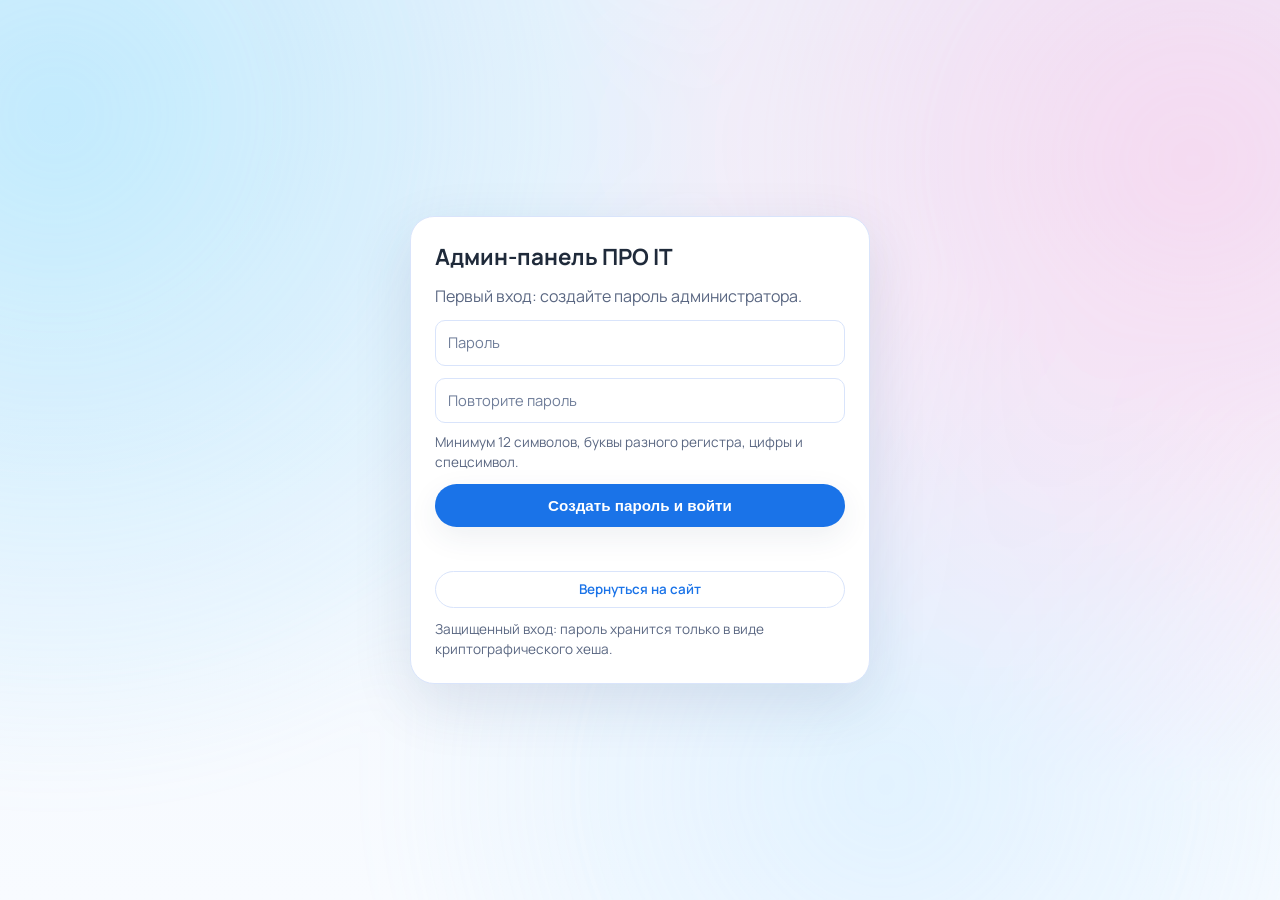
==== admin.html @ 5461adf5 "Initial landing, admin panel, and assets" ====
﻿<!doctype html>
<html lang="ru">
<head>
  <meta charset="utf-8">
  <meta name="viewport" content="width=device-width, initial-scale=1">
  <title>Админ-панель | Школа ПРО IT</title>
  <meta name="description" content="Простая админ-панель для редактирования контента лендинга Школы ПРО IT.">
  <link rel="stylesheet" href="styles.css">
  <script defer src="security.js"></script>
  <script defer src="shared-data.js"></script>
  <script defer src="admin.js"></script>
</head>
<body class="admin-body">
  <div class="admin-login-wrap" id="adminLoginWrap">
    <form class="admin-login-card" id="adminLoginForm">
      <h1>Админ-панель ПРО IT</h1>
      <p id="adminLoginModeHint">Введите пароль для входа</p>
      <input id="adminPasswordInput" type="password" placeholder="Пароль" autocomplete="current-password" required>
      <div id="adminSetupFields" hidden>
        <input id="adminPasswordConfirmInput" type="password" placeholder="Повторите пароль" autocomplete="new-password">
        <p class="admin-help">Минимум 12 символов, буквы разного регистра, цифры и спецсимвол.</p>
      </div>
      <button class="btn btn-solid" id="adminLoginSubmitBtn" type="submit">Войти</button>
      <p class="admin-login-error" id="adminLoginError"></p>
      <a class="btn btn-ghost btn-sm" href="index.html">Вернуться на сайт</a>
      <p class="admin-help">Защищенный вход: пароль хранится только в виде криптографического хеша.</p>
    </form>
  </div>

  <div class="admin-app" id="adminApp" hidden>
    <header class="admin-header">
      <div class="admin-header-left">
        <h1>Школа ПРО IT — Администрирование</h1>
        <p id="lastUpdatedLabel"></p>
      </div>
      <div class="admin-header-actions">
        <a class="btn btn-ghost btn-sm" href="index.html" target="_blank" rel="noopener">Открыть лендинг</a>
        <button class="btn btn-solid btn-sm" id="logoutBtn" type="button">Выйти</button>
      </div>
    </header>

    <div class="admin-layout">
      <aside class="admin-sidebar">
        <button type="button" class="admin-tab-btn active" data-tab="applications">Заявки</button>
        <button type="button" class="admin-tab-btn" data-tab="content">Контент</button>
        <button type="button" class="admin-tab-btn" data-tab="achievements">Достижения</button>
        <button type="button" class="admin-tab-btn" data-tab="courses">Курсы</button>
        <button type="button" class="admin-tab-btn" data-tab="teachers">Преподаватели</button>
        <button type="button" class="admin-tab-btn" data-tab="gallery">Галерея</button>
        <button type="button" class="admin-tab-btn" data-tab="reviews">Отзывы</button>
        <button type="button" class="admin-tab-btn" data-tab="settings">Настройки</button>
      </aside>

      <main class="admin-main">
        <section class="admin-tab-panel active" id="tab-applications">
          <div class="admin-panel-head">
            <h2>Таблица с записями</h2>
            <div class="admin-inline-actions">
              <button class="btn btn-ghost btn-sm" id="exportApplicationsBtn" type="button">Экспорт XLSX</button>
              <button class="btn btn-danger btn-sm" id="clearApplicationsBtn" type="button">Очистить все</button>
            </div>
          </div>
          <div class="table-wrap">
            <table class="admin-table">
              <thead>
                <tr>
                  <th>Дата</th>
                  <th>Курс</th>
                  <th>ФИО</th>
                  <th>Телефон</th>
                  <th>Формат</th>
                  <th>Комментарий</th>
                  <th>Статус</th>
                  <th></th>
                </tr>
              </thead>
              <tbody id="applicationsTableBody"></tbody>
            </table>
          </div>
        </section>

        <section class="admin-tab-panel" id="tab-content">
          <h2>Изменение основного контента</h2>
          <form class="admin-form" id="contentForm">
            <div class="admin-form-grid">
              <label>Название школы <input name="schoolName" type="text" required></label>
              <label>Подзаголовок в hero <input name="heroSubtitle" type="text"></label>
              <label>Заголовок hero <input name="heroTitle" type="text" required></label>
              <label>Слоган/статус <input name="tagline" type="text"></label>
              <label>Текст кнопки 1 <input name="primaryCta" type="text"></label>
              <label>Текст кнопки 2 <input name="secondaryCta" type="text"></label>
              <label>Адрес <input name="address" type="text"></label>
              <label>Телефон <input name="phone" type="text"></label>
              <label>E-mail <input name="email" type="email"></label>
              <label>VK <input name="vk" type="url"></label>
              <label>Telegram <input name="telegram" type="url"></label>
              <label>Карта (iframe src) <input name="mapEmbed" type="url"></label>
            </div>
            <label>Краткое описание школы <textarea name="aboutLead" rows="3"></textarea></label>
            <label>Подробное описание школы <textarea name="aboutDescription" rows="5"></textarea></label>
            <label>Преимущества (каждое с новой строки) <textarea name="aboutPoints" rows="5"></textarea></label>
            <button class="btn btn-solid" type="submit">Сохранить контент</button>
          </form>
        </section>

        <section class="admin-tab-panel" id="tab-achievements">
          <div class="admin-panel-head">
            <h2>Редактирование достижений</h2>
            <button class="btn btn-ghost btn-sm" id="addAchievementBtn" type="button">Добавить достижение</button>
          </div>
          <div id="achievementsEditor" class="collection-editor"></div>
          <button class="btn btn-solid" id="saveAchievementsBtn" type="button">Сохранить достижения</button>
        </section>

        <section class="admin-tab-panel" id="tab-courses">
          <div class="admin-panel-head">
            <h2>Курсы: изменение и добавление</h2>
            <button class="btn btn-ghost btn-sm" id="addCourseBtn" type="button">Добавить курс</button>
          </div>
          <div id="coursesEditor" class="collection-editor"></div>
          <button class="btn btn-solid" id="saveCoursesBtn" type="button">Сохранить курсы</button>
        </section>

        <section class="admin-tab-panel" id="tab-teachers">
          <div class="admin-panel-head">
            <h2>Преподаватели</h2>
            <button class="btn btn-ghost btn-sm" id="addTeacherBtn" type="button">Добавить преподавателя</button>
          </div>
          <div id="teachersEditor" class="collection-editor"></div>
          <button class="btn btn-solid" id="saveTeachersBtn" type="button">Сохранить преподавателей</button>
        </section>

        <section class="admin-tab-panel" id="tab-gallery">
          <div class="admin-panel-head">
            <h2>Галерея школы</h2>
            <button class="btn btn-ghost btn-sm" id="addGalleryBtn" type="button">Добавить фото</button>
          </div>
          <div id="galleryEditor" class="collection-editor"></div>
          <button class="btn btn-solid" id="saveGalleryBtn" type="button">Сохранить галерею</button>
        </section>

        <section class="admin-tab-panel" id="tab-reviews">
          <div class="admin-panel-head">
            <h2>Отзывы</h2>
            <button class="btn btn-ghost btn-sm" id="addReviewBtn" type="button">Добавить отзыв</button>
          </div>
          <div id="reviewsEditor" class="collection-editor"></div>
          <button class="btn btn-solid" id="saveReviewsBtn" type="button">Сохранить отзывы</button>
        </section>

        <section class="admin-tab-panel" id="tab-settings">
          <h2>Настройки админ-панели</h2>
          <form class="admin-form" id="passwordForm">
            <div class="admin-form-grid">
              <label>Текущий пароль <input type="password" name="currentPassword" autocomplete="current-password" required></label>
              <label>Новый пароль <input type="password" name="newPassword" autocomplete="new-password" required></label>
              <label>Повторите новый пароль <input type="password" name="confirmNewPassword" autocomplete="new-password" required></label>
            </div>
            <button class="btn btn-solid" type="submit">Сменить пароль</button>
          </form>
          <p class="admin-help">
            Рекомендуется менять пароль каждые 90 дней и использовать уникальную комбинацию.
          </p>
        </section>
      </main>
    </div>
  </div>

  <div class="toast" id="adminToast" aria-live="polite"></div>
</body>
</html>
---- styles.css ----
@import url("https://fonts.googleapis.com/css2?family=Manrope:wght@400;500;600;700;800&display=swap");

:root {
  --bg: #f5f8ff;
  --bg-soft: #eef4ff;
  --surface: #ffffff;
  --surface-2: #f9fbff;
  --text: #1f2a3a;
  --muted: #5a6782;
  --line: #d9e4fb;
  --primary: #1a73e8;
  --primary-2: #8b3dff;
  --accent: #39b54a;
  --accent-2: #cd6bcf;
  --yellow: #f2d542;
  --orange: #ff8400;
  --danger: #d63c5b;
  --shadow-1: 0 20px 60px rgba(35, 58, 105, 0.12);
  --shadow-2: 0 10px 30px rgba(35, 58, 105, 0.08);
  --radius-lg: 24px;
  --radius-md: 16px;
  --radius-sm: 12px;
  --mono: "JetBrains Mono", "Consolas", "Courier New", monospace;
  --sans: "Manrope", "Segoe UI", Arial, sans-serif;
  --page-bg: rgba(105, 237, 255, 0.2);
  --section-alt-bg: linear-gradient(180deg, rgba(26, 115, 232, 0.05), rgba(139, 61, 255, 0.03));
  --topbar-bg: rgba(250, 252, 255, 0.88);
  --grid-color: #ffddff;
  --grid-opacity: 0.95;
  --course-card-bg: linear-gradient(180deg, #ffffff, #f9fbff);
  --glass-bg: rgba(255, 255, 255, 0.54);
  --glass-line: rgba(255, 255, 255, 0.42);
  --glass-shine: rgba(255, 255, 255, 0.36);
  --field-bg: #ffffff;
  --field-text: var(--text);
  --field-placeholder: #6f7d99;
}

:root[data-theme="dark"] {
  --bg: #0b1324;
  --bg-soft: #101b32;
  --surface: #131f36;
  --surface-2: #0f1a2d;
  --text: #e7efff;
  --muted: #9cb0d2;
  --line: #2a3b5a;
  --primary: #69edff;
  --primary-2: #a987ff;
  --accent: #39b54a;
  --accent-2: #cd6bcf;
  --yellow: #f2d542;
  --orange: #ff8400;
  --danger: #d96b84;
  --shadow-1: 0 20px 60px rgba(0, 0, 0, 0.45);
  --shadow-2: 0 10px 30px rgba(0, 0, 0, 0.35);
  --page-bg: rgba(7, 14, 27, 0.98);
  --section-alt-bg: linear-gradient(180deg, rgba(24, 46, 79, 0.62), rgba(18, 30, 54, 0.72));
  --topbar-bg: rgba(10, 18, 34, 0.88);
  --grid-color: rgba(105, 237, 255, 0.18);
  --grid-opacity: 0.55;
  --course-card-bg: linear-gradient(180deg, #13233f, #101d34);
  --glass-bg: rgba(17, 30, 52, 0.5);
  --glass-line: rgba(133, 165, 214, 0.24);
  --glass-shine: rgba(133, 165, 214, 0.16);
  --field-bg: #0b162a;
  --field-text: #e7efff;
  --field-placeholder: #8fa4c8;
}

*,
*::before,
*::after {
  box-sizing: border-box;
}

[hidden] {
  display: none !important;
}

html {
  scroll-behavior: smooth;
}

body {
  margin: 0;
  color: var(--text);
  background: var(--page-bg);
  font-family: var(--sans);
  line-height: 1.45;
  position: relative;
  overflow-x: hidden;
}

body::before {
  content: "";
  position: fixed;
  inset: -12% -10%;
  pointer-events: none;
  z-index: -1;
  background:
    radial-gradient(circle at 12% 20%, rgba(121, 214, 255, 0.36), transparent 42%),
    radial-gradient(circle at 86% 24%, rgba(255, 159, 211, 0.3), transparent 40%),
    radial-gradient(circle at 66% 80%, rgba(156, 214, 255, 0.22), transparent 38%);
  filter: blur(26px) saturate(112%);
  animation: liquidFloat 16s ease-in-out infinite alternate;
}

@keyframes liquidFloat {
  0% {
    transform: translate3d(0, 0, 0) scale(1);
  }
  100% {
    transform: translate3d(-1.6%, 1.2%, 0) scale(1.04);
  }
}

.tech-grid {
  position: fixed;
  inset: 0;
  z-index: -1;
  pointer-events: none;
  background-image:
    linear-gradient(var(--grid-color) 1px, transparent 1px),
    linear-gradient(90deg, var(--grid-color) 1px, transparent 1px);
  background-size: 44px 44px;
  opacity: var(--grid-opacity);
  mask-image: radial-gradient(circle at center, black 34%, transparent 92%);
}

a {
  color: inherit;
}

.container {
  width: min(1200px, calc(100% - 40px));
  margin: 0 auto;
}

.section {
  padding: 84px 0;
}

.section-alt {
  background: var(--section-alt-bg);
}

.section-head {
  margin-bottom: 28px;
}

.section-head h2 {
  margin: 8px 0 0;
  font-size: clamp(1.8rem, 2.8vw, 2.4rem);
  line-height: 1.1;
}

.eyebrow {
  margin: 0;
  color: var(--primary);
  letter-spacing: 0.06em;
  font-size: 1.02rem;
  text-transform: uppercase;
  font-family: var(--mono);
  font-weight: 600;
}

.btn {
  border: 0;
  border-radius: 999px;
  padding: 12px 20px;
  font-size: 0.95rem;
  font-weight: 600;
  cursor: pointer;
  text-decoration: none;
  display: inline-flex;
  align-items: center;
  justify-content: center;
  transition: transform 0.2s ease, box-shadow 0.2s ease, background-color 0.2s ease, color 0.2s ease;
}

.btn:hover {
  transform: translateY(-2px);
}

.btn-sm {
  padding: 8px 14px;
  font-size: 0.84rem;
}

.btn-solid {
  background: #1a73e8;
  color: #ffffff;
  box-shadow: var(--shadow-2);
  border: 1px solid rgba(26, 115, 232, 0.35);
}

.btn-solid:hover {
  background: #1665cc;
  box-shadow: 0 14px 32px rgba(26, 115, 232, 0.24);
}

.btn-ghost {
  border: 1px solid var(--line);
  color: var(--primary);
  background: var(--surface);
}

.btn-ghost:hover {
  border-color: var(--primary);
  background: var(--surface-2);
}

.btn-danger {
  background: var(--danger);
  color: #fff;
}

.topbar {
  position: sticky;
  top: 0;
  z-index: 30;
  backdrop-filter: blur(10px);
  background: color-mix(in srgb, var(--topbar-bg) 64%, transparent);
  border-bottom: 1px solid var(--line);
  box-shadow: 0 10px 26px rgba(38, 62, 108, 0.1);
}

.topbar-inner {
  min-height: 166px;
  display: flex;
  align-items: center;
  justify-content: space-between;
  gap: 20px;
}

.brand {
  text-decoration: none;
  display: inline-flex;
  align-items: center;
  gap: 0;
  font-weight: 700;
  color: var(--primary);
}

.brand-logo-image {
  width: 150px;
  height: 150px;
  object-fit: contain;
  border: none;
  box-shadow: none;
  border-radius: 0;
  display: block;
}

.brand-logo-slot {
  width: 150px;
  height: 150px;
  display: grid;
  place-items: center;
  overflow: hidden;
  border: none;
  border-radius: 0;
  font-family: var(--mono);
  font-size: 0.75rem;
  color: var(--muted);
  background: transparent;
}

.nav-links {
  display: inline-flex;
  gap: 18px;
}

.nav-toggle {
  display: none;
  border: 1px solid var(--line);
  background: var(--surface);
  color: var(--text);
  border-radius: 10px;
  width: 42px;
  height: 42px;
  align-items: center;
  justify-content: center;
  font-size: 1.2rem;
  cursor: pointer;
}

.nav-links a {
  text-decoration: none;
  color: var(--muted);
  font-weight: 700;
  font-size: 1.03rem;
}

.nav-links a:hover {
  color: var(--primary);
}

.topbar-actions {
  display: inline-flex;
  gap: 10px;
  align-items: center;
}

.topbar-actions .btn-sm {
  padding: 11px 18px;
  font-size: 0.92rem;
}

.theme-toggle {
  position: relative;
  width: 78px;
  height: 40px;
  border-radius: 999px;
  border: 1px solid color-mix(in srgb, var(--line) 82%, #ffffff 18%);
  background: linear-gradient(180deg, color-mix(in srgb, var(--surface) 95%, #ffffff 5%), color-mix(in srgb, var(--surface-2) 92%, transparent));
  color: var(--muted);
  padding: 0 9px;
  display: inline-flex;
  align-items: center;
  justify-content: space-between;
  cursor: pointer;
  box-shadow:
    inset 0 1px 0 rgba(255, 255, 255, 0.55),
    0 8px 18px rgba(18, 35, 67, 0.14);
  transition: border-color 0.22s ease, box-shadow 0.22s ease, transform 0.22s ease;
}

.theme-toggle:hover {
  border-color: color-mix(in srgb, var(--primary) 42%, var(--line));
  box-shadow:
    inset 0 1px 0 rgba(255, 255, 255, 0.6),
    0 10px 22px rgba(18, 35, 67, 0.18);
}

.theme-toggle:active {
  transform: translateY(1px);
}

.theme-icon {
  font-size: 0.95rem;
  line-height: 1;
  z-index: 1;
  transition: opacity 0.22s ease, color 0.22s ease;
}

.theme-icon.sun {
  color: #f4b63a;
  opacity: 0.95;
  transform: translateX(2px);
}

.theme-icon.moon {
  color: #8394b3;
  opacity: 0.72;
  transform: translateX(-2px);
}

.theme-thumb {
  position: absolute;
  top: 2px;
  left: 2px;
  width: 34px;
  height: 34px;
  border-radius: 50%;
  background: linear-gradient(145deg, #ffffff, #d9e8ff);
  border: 1px solid color-mix(in srgb, #ffffff 75%, var(--line));
  box-shadow:
    0 4px 12px rgba(24, 43, 73, 0.25),
    inset 0 1px 0 rgba(255, 255, 255, 0.85);
  transition: transform 0.24s ease, background 0.24s ease, box-shadow 0.24s ease;
}

:root[data-theme="dark"] .theme-thumb {
  transform: translateX(40px);
  background: linear-gradient(145deg, #89a9ff, #5e7fe2);
  box-shadow:
    0 4px 12px rgba(0, 0, 0, 0.42),
    0 0 0 1px rgba(138, 167, 255, 0.28);
}

:root[data-theme="dark"] .theme-toggle {
  border-color: #314567;
  box-shadow:
    inset 0 1px 0 rgba(255, 255, 255, 0.08),
    0 8px 20px rgba(0, 0, 0, 0.45);
}

:root[data-theme="dark"] .theme-icon.sun {
  color: #8ea2c5;
  opacity: 0.62;
}

:root[data-theme="dark"] .theme-icon.moon {
  color: #c8d9ff;
  opacity: 0.98;
}

.hero {
  padding: 76px 0 52px;
}

.hero-layout {
  display: grid;
  grid-template-columns: 1.12fr 0.88fr;
  gap: 24px;
}

.hero-content {
  background: var(--glass-bg);
  border: 1px solid var(--line);
  border-radius: var(--radius-lg);
  box-shadow: var(--shadow-1);
  padding: 34px;
}

.hero-content h1 {
  margin: 12px 0 10px;
  font-size: clamp(2rem, 4vw, 3rem);
  line-height: 1.07;
}

.hero-subtitle {
  margin: 0;
  color: var(--muted);
  max-width: 58ch;
}

.hero-actions {
  margin-top: 22px;
  display: flex;
  flex-wrap: wrap;
  gap: 12px;
}

.hero-meta {
  list-style: none;
  padding: 0;
  margin: 22px 0 0;
  display: flex;
  flex-wrap: wrap;
  gap: 10px;
}

.hero-meta li {
  padding: 8px 11px;
  border-radius: 999px;
  background: var(--surface-2);
  border: 1px solid var(--line);
  color: var(--primary);
  font-family: var(--mono);
  font-size: 0.78rem;
}

.terminal {
  background: #0f1e34;
  border-radius: var(--radius-lg);
  box-shadow: var(--shadow-1);
  overflow: hidden;
  color: #c4d3eb;
  border: 1px solid rgba(158, 190, 233, 0.28);
}

.terminal-head {
  display: flex;
  align-items: center;
  gap: 8px;
  padding: 12px 14px;
  border-bottom: 1px solid rgba(158, 190, 233, 0.18);
  background: rgba(5, 12, 22, 0.45);
}

.terminal-led {
  width: 10px;
  height: 10px;
  border-radius: 50%;
}

.led-red {
  background: #ff7474;
}

.led-yellow {
  background: #efc77d;
}

.led-green {
  background: #67d79a;
}

.terminal-title {
  margin-left: auto;
  color: #8ca7cb;
  font-size: 0.76rem;
  font-family: var(--mono);
}

.terminal-code {
  margin: 0;
  padding: 18px 16px 22px;
  font-family: var(--mono);
  font-size: 0.82rem;
  line-height: 1.5;
  white-space: pre-wrap;
  color: #dbecff;
}

.about-grid {
  display: grid;
  grid-template-columns: repeat(2, minmax(0, 1fr));
  gap: 18px;
}

.about-card {
  background: var(--glass-bg);
  border: 1px solid var(--line);
  border-radius: var(--radius-md);
  padding: 24px;
  box-shadow: var(--shadow-2);
}

.about-lead {
  margin: 0 0 12px;
  color: var(--primary);
  font-size: 1.16rem;
  font-weight: 700;
}

.about-card h3 {
  margin: 0 0 12px;
  color: var(--primary);
}

.bullet-list {
  margin: 12px 0 0;
  padding-left: 16px;
  color: var(--muted);
}

.bullet-list li + li {
  margin-top: 7px;
}

.achievements-grid {
  display: grid;
  grid-template-columns: repeat(4, minmax(0, 1fr));
  gap: 14px;
}

.achievement-card {
  background: var(--glass-bg);
  border: 1px solid var(--line);
  border-radius: var(--radius-md);
  padding: 18px;
  box-shadow: var(--shadow-2);
}

.achievement-value {
  margin: 0;
  color: var(--primary);
  font-size: 1.7rem;
  font-family: var(--mono);
  font-weight: 800;
}

.achievement-title {
  margin: 7px 0 4px;
  font-weight: 700;
}

.achievement-desc {
  margin: 0;
  color: var(--muted);
  font-size: 0.9rem;
}

.courses-grid {
  display: grid;
  grid-template-columns: repeat(3, minmax(0, 1fr));
  gap: 16px;
}

.course-card {
  border: 1px solid var(--line);
  border-radius: var(--radius-md);
  padding: 20px;
  background: var(--course-card-bg);
  box-shadow: var(--shadow-2);
  display: flex;
  flex-direction: column;
  gap: 12px;
}

.course-index {
  display: inline-flex;
  width: 30px;
  height: 30px;
  border-radius: 50%;
  align-items: center;
  justify-content: center;
  background: rgba(26, 115, 232, 0.14);
  color: var(--primary);
  font-family: var(--mono);
  font-size: 0.8rem;
  font-weight: 700;
}

.course-card h3 {
  margin: 0;
  font-size: 1.22rem;
}

.course-short {
  margin: 0;
  color: var(--muted);
  flex: 1;
}

.chip-line {
  display: flex;
  flex-wrap: wrap;
  gap: 8px;
}

.chip {
  border-radius: 999px;
  border: 1px solid var(--line);
  padding: 5px 9px;
  background: var(--surface-2);
  color: var(--primary-2);
  font-size: 0.78rem;
  font-family: var(--mono);
}

.teachers-grid {
  display: grid;
  grid-template-columns: repeat(3, minmax(0, 1fr));
  gap: 16px;
}

.teacher-card {
  border: 1px solid var(--line);
  border-radius: var(--radius-md);
  background: var(--glass-bg);
  overflow: hidden;
  box-shadow: var(--shadow-2);
}

.teacher-photo {
  width: 100%;
  aspect-ratio: 5 / 4;
  object-fit: cover;
  background: linear-gradient(135deg, #dde9f8, #d4f0f2);
}

.teacher-fallback {
  width: 100%;
  aspect-ratio: 5 / 4;
  display: grid;
  place-items: center;
  font-family: var(--mono);
  font-size: 2rem;
  font-weight: 800;
  color: var(--primary);
  background: linear-gradient(135deg, rgba(26, 115, 232, 0.18), rgba(205, 107, 207, 0.24));
}

.teacher-photo-slot {
  font-size: 0.72rem;
  text-align: center;
  padding: 10px;
  color: var(--muted);
}

.teacher-content {
  padding: 14px;
}

.teacher-content h3 {
  margin: 0 0 6px;
}

.teacher-role {
  margin: 0;
  color: var(--primary);
  font-size: 0.9rem;
}

.teacher-bio {
  margin: 8px 0 0;
  color: var(--muted);
  font-size: 0.9rem;
}

.gallery-grid {
  display: flex;
  gap: 12px;
  overflow-x: auto;
  overflow-y: hidden;
  padding-bottom: 8px;
  scroll-snap-type: x mandatory;
  -webkit-overflow-scrolling: touch;
}

.carousel-shell {
  position: relative;
}

.carousel-arrow {
  position: absolute;
  top: 50%;
  transform: translateY(-50%);
  z-index: 4;
  width: 42px;
  height: 42px;
  border-radius: 50%;
  border: 1px solid var(--line);
  background: #ffffff;
  color: #1a73e8;
  font-size: 1.6rem;
  line-height: 1;
  cursor: pointer;
  display: grid;
  place-items: center;
  box-shadow: var(--shadow-2);
}

.carousel-arrow:hover {
  background: #f5f8ff;
}

.carousel-arrow-left {
  left: -14px;
}

.carousel-arrow-right {
  right: -14px;
}

.gallery-grid::-webkit-scrollbar {
  height: 10px;
}

.gallery-grid::-webkit-scrollbar-thumb {
  background: linear-gradient(90deg, #79d6ff, #ff9fd3);
  border-radius: 999px;
}

.gallery-grid::-webkit-scrollbar-track {
  background: rgba(255, 221, 255, 0.55);
  border-radius: 999px;
}

.gallery-card {
  position: relative;
  overflow: hidden;
  flex: 0 0 min(320px, 86vw);
  border-radius: var(--radius-sm);
  border: 1px solid var(--line);
  background: #e4edf9;
  box-shadow: var(--shadow-2);
  scroll-snap-align: start;
}

.gallery-card img {
  width: 100%;
  height: 100%;
  min-height: 180px;
  object-fit: cover;
  display: block;
}

.gallery-image-slot {
  width: 100%;
  min-height: 180px;
  display: grid;
  place-items: center;
  border-bottom: 1px dashed var(--line);
  color: var(--muted);
  font-family: var(--mono);
  font-size: 0.72rem;
  text-align: center;
  padding: 10px;
  background: #fff;
}

.gallery-overlay {
  position: absolute;
  inset: auto 0 0;
  padding: 10px;
  background: linear-gradient(0deg, rgba(10, 18, 32, 0.88), rgba(10, 18, 32, 0));
  color: #f0f7ff;
}

.gallery-title {
  margin: 0;
  font-size: 0.88rem;
  font-weight: 700;
}

.gallery-caption {
  margin: 2px 0 0;
  font-size: 0.75rem;
  opacity: 0.86;
}

.reviews-grid {
  display: flex;
  gap: 14px;
  overflow-x: auto;
  overflow-y: hidden;
  padding-bottom: 8px;
  scroll-snap-type: x mandatory;
  -webkit-overflow-scrolling: touch;
}

.reviews-grid::-webkit-scrollbar {
  height: 10px;
}

.reviews-grid::-webkit-scrollbar-thumb {
  background: linear-gradient(90deg, #79d6ff, #ff9fd3);
  border-radius: 999px;
}

.reviews-grid::-webkit-scrollbar-track {
  background: rgba(255, 221, 255, 0.55);
  border-radius: 999px;
}

.review-card {
  flex: 0 0 min(360px, 92vw);
  scroll-snap-align: start;
  background: var(--glass-bg);
  border: 1px solid var(--line);
  border-radius: var(--radius-md);
  padding: 18px;
  box-shadow: var(--shadow-2);
}

.review-text {
  margin: 0;
  color: var(--text);
}

.review-author {
  margin: 14px 0 0;
  font-weight: 700;
}

.review-role {
  margin: 3px 0 0;
  color: var(--muted);
  font-size: 0.85rem;
}

.form-card {
  border: 1px solid var(--line);
  border-radius: var(--radius-md);
  padding: 20px;
  background: var(--glass-bg);
  box-shadow: var(--shadow-2);
}

.form-grid {
  display: grid;
  grid-template-columns: repeat(2, minmax(0, 1fr));
  gap: 12px;
}

label {
  display: flex;
  flex-direction: column;
  gap: 6px;
  color: var(--muted);
  font-size: 0.86rem;
  font-weight: 600;
}

input,
textarea,
select {
  width: 100%;
  border: 1px solid var(--line);
  border-radius: 10px;
  background: var(--field-bg);
  color: var(--field-text);
  padding: 11px 12px;
  font: inherit;
  font-size: 0.92rem;
}

input::placeholder,
textarea::placeholder {
  color: var(--field-placeholder);
}

input:focus,
textarea:focus,
select:focus {
  outline: none;
  border-color: var(--primary);
  box-shadow: 0 0 0 3px rgba(61, 101, 154, 0.14);
}

textarea {
  resize: vertical;
}

.form-card .btn {
  margin-top: 14px;
}

.form-note {
  margin: 10px 0 0;
  color: var(--muted);
  font-size: 0.82rem;
}

.consent-check {
  margin-top: 10px;
  display: flex;
  flex-direction: row;
  align-items: flex-start;
  gap: 8px;
  font-size: 0.82rem;
  color: var(--muted);
}

.consent-check input[type="checkbox"] {
  width: auto;
  margin-top: 2px;
  accent-color: var(--primary);
}

.consent-check a {
  color: var(--primary);
}

.consent-check a:hover {
  text-decoration: underline;
}

.location-grid {
  display: grid;
  grid-template-columns: 1.3fr 0.7fr;
  gap: 16px;
}

.map-box,
.contacts-card {
  border: 1px solid var(--line);
  border-radius: var(--radius-md);
  background: var(--glass-bg);
  box-shadow: var(--shadow-2);
}

.map-box iframe {
  width: 100%;
  min-height: 380px;
  border: 0;
  border-radius: inherit;
}

.contacts-card {
  padding: 20px;
}

.contacts-card h3 {
  margin-top: 0;
}

.contacts-list {
  list-style: none;
  padding: 0;
  margin: 0;
  display: grid;
  gap: 9px;
}

.contacts-list li {
  display: grid;
  gap: 4px;
}

.contacts-list span {
  color: var(--muted);
  font-size: 0.82rem;
}

.contacts-list a {
  color: var(--primary);
  text-decoration: none;
}

.contacts-list a:hover {
  text-decoration: underline;
}

.footer {
  margin-top: 6px;
  padding: 18px 0 28px;
}

.footer-inner {
  min-height: 10px;
}

.footer-logos {
  display: flex;
  align-items: center;
  justify-content: center;
  gap: 20px;
  flex-wrap: wrap;
}

.footer-logo {
  height: 68px;
  width: auto;
  object-fit: contain;
  display: block;
}

.footer-logo-primary {
  height: 78px;
}

.footer-logo-wide {
  height: 54px;
}

.footer-logo-slot {
  min-width: 120px;
  min-height: 42px;
  padding: 8px 12px;
  border: none;
  border-radius: 0;
  display: inline-flex;
  align-items: center;
  justify-content: center;
  font-family: var(--mono);
  font-size: 0.72rem;
  color: var(--muted);
  background: transparent;
}

.modal {
  position: fixed;
  inset: 0;
  z-index: 80;
}

.modal[hidden] {
  display: none;
}

.modal-backdrop {
  position: absolute;
  inset: 0;
  background: rgba(5, 10, 20, 0.62);
}

.modal-dialog {
  position: relative;
  z-index: 2;
  width: min(940px, calc(100% - 34px));
  margin: 34px auto;
  background: var(--surface);
  border-radius: var(--radius-lg);
  border: 1px solid var(--line);
  box-shadow: var(--shadow-1);
  max-height: calc(100vh - 68px);
  overflow: auto;
}

.modal-close {
  border: 0;
  background: transparent;
  color: var(--muted);
  font-size: 1.9rem;
  line-height: 1;
  position: absolute;
  top: 8px;
  right: 12px;
  cursor: pointer;
}

.modal-body {
  padding: 24px;
}

.modal-course-head h3 {
  margin: 7px 0 8px;
  font-size: 1.7rem;
}

.modal-meta {
  margin: 0;
  color: var(--muted);
  font-family: var(--mono);
  font-size: 0.85rem;
}

.modal-layout {
  margin-top: 18px;
  display: grid;
  grid-template-columns: 1fr 0.9fr;
  gap: 18px;
}

.modal-teacher-card {
  margin-top: 14px;
  border: 1px solid var(--line);
  border-radius: var(--radius-sm);
  padding: 12px;
  background: var(--surface-2);
  display: grid;
  grid-template-columns: 112px 1fr;
  gap: 12px;
  align-items: center;
}

.modal-teacher-card img {
  width: 112px;
  height: 112px;
  object-fit: cover;
  border-radius: 12px;
  border: 1px solid var(--line);
  background: linear-gradient(135deg, #dce7f7, #dbf4f3);
}

.modal-teacher-photo-slot {
  width: 76px;
  height: 76px;
  border-radius: 12px;
  border: 1px dashed var(--line);
  display: grid;
  place-items: center;
  font-family: var(--mono);
  font-size: 0.56rem;
  text-align: center;
  color: var(--muted);
  background: #fff;
  padding: 6px;
}

.teacher-label {
  margin: 0;
  color: var(--muted);
  font-size: 0.78rem;
  text-transform: uppercase;
  letter-spacing: 0.05em;
}

.modal-teacher-card h4 {
  margin: 4px 0;
}

.modal-teacher-card p {
  margin: 0;
  color: var(--muted);
  font-size: 0.88rem;
}


.modal-form {
  border: 1px solid var(--line);
  border-radius: var(--radius-md);
  padding: 14px;
  background: var(--surface-2);
}

.modal-form .btn {
  margin-top: 8px;
}

.modal-course-facts {
  margin-top: 12px;
  border: 1px solid var(--line);
  border-radius: var(--radius-sm);
  background: var(--surface-2);
  padding: 10px 12px;
  display: grid;
  grid-template-columns: 1fr;
  gap: 8px;
}

.modal-course-facts p {
  margin: 0;
  color: var(--text);
  font-size: 0.9rem;
}

.modal-course-facts span {
  color: var(--muted);
}

.body-lock {
  overflow: hidden;
}

.toast {
  position: fixed;
  right: 16px;
  bottom: 16px;
  padding: 11px 14px;
  border-radius: 12px;
  color: #111827;
  background: rgba(255, 255, 255, 0.96);
  border: 1px solid rgba(17, 24, 39, 0.14);
  box-shadow: var(--shadow-2);
  transform: translateY(20px);
  opacity: 0;
  pointer-events: none;
  transition: opacity 0.25s ease, transform 0.25s ease;
  z-index: 100;
  font-size: 0.88rem;
}

.toast.show {
  opacity: 1;
  transform: translateY(0);
}

.empty-block {
  border: 1px dashed var(--line);
  border-radius: var(--radius-md);
  padding: 22px;
  color: var(--muted);
  background: var(--surface);
}

.reveal {
  opacity: 0;
  transform: translateY(18px);
  transition: opacity 0.55s ease, transform 0.55s ease;
}

.reveal.reveal-visible {
  opacity: 1;
  transform: translateY(0);
}

/* Admin */

.admin-body {
  background: linear-gradient(180deg, #eff4fc, #f8fbff);
}

.admin-login-wrap {
  min-height: 100vh;
  display: grid;
  place-items: center;
  padding: 20px;
}

.admin-login-card {
  width: min(460px, 100%);
  background: var(--surface);
  border: 1px solid var(--line);
  border-radius: var(--radius-lg);
  box-shadow: var(--shadow-1);
  padding: 24px;
  display: grid;
  gap: 12px;
}

.admin-login-card h1 {
  margin: 0;
  font-size: 1.4rem;
}

.admin-login-card p {
  margin: 0;
  color: var(--muted);
}

.admin-login-error {
  color: var(--danger) !important;
  min-height: 1.2em;
}

.admin-help {
  font-size: 0.85rem;
}

#adminSetupFields {
  display: grid;
  gap: 10px;
}

.admin-app {
  min-height: 100vh;
}

.admin-header {
  position: sticky;
  top: 0;
  z-index: 40;
  background: rgba(246, 250, 255, 0.9);
  backdrop-filter: blur(8px);
  border-bottom: 1px solid var(--line);
  min-height: 78px;
  padding: 14px 20px;
  display: flex;
  align-items: center;
  justify-content: space-between;
  gap: 12px;
}

.admin-header h1 {
  margin: 0;
  font-size: 1.15rem;
}

.admin-header p {
  margin: 3px 0 0;
  color: var(--muted);
  font-size: 0.8rem;
}

.admin-header-actions {
  display: inline-flex;
  gap: 8px;
}

.admin-layout {
  display: grid;
  grid-template-columns: 260px 1fr;
  gap: 16px;
  width: min(1280px, calc(100% - 30px));
  margin: 14px auto 24px;
}

.admin-sidebar {
  position: sticky;
  top: 96px;
  align-self: start;
  background: var(--surface);
  border: 1px solid var(--line);
  border-radius: var(--radius-md);
  padding: 10px;
  box-shadow: var(--shadow-2);
  display: grid;
  gap: 8px;
}

.admin-tab-btn {
  border: 1px solid var(--line);
  border-radius: 10px;
  background: #fff;
  text-align: left;
  color: var(--muted);
  font-weight: 700;
  padding: 10px 11px;
  cursor: pointer;
}

.admin-tab-btn:hover {
  border-color: var(--primary);
  color: var(--primary);
}

.admin-tab-btn.active {
  background: rgba(61, 101, 154, 0.12);
  color: var(--primary);
  border-color: rgba(61, 101, 154, 0.35);
}

.admin-main {
  display: grid;
  gap: 14px;
}

.admin-tab-panel {
  display: none;
  background: var(--surface);
  border: 1px solid var(--line);
  border-radius: var(--radius-md);
  box-shadow: var(--shadow-2);
  padding: 18px;
}

.admin-tab-panel.active {
  display: block;
}

.admin-tab-panel h2 {
  margin: 0 0 14px;
  font-size: 1.3rem;
}

.admin-card {
  border: 1px solid var(--line);
  border-radius: var(--radius-sm);
  background: #fff;
  padding: 12px;
}

.admin-stats {
  display: grid;
  grid-template-columns: repeat(4, minmax(0, 1fr));
  gap: 10px;
  margin-bottom: 14px;
}

.admin-stat {
  border: 1px solid var(--line);
  border-radius: var(--radius-sm);
  background: linear-gradient(180deg, #fff, #f8fbff);
  padding: 12px;
}

.admin-stat p {
  margin: 0;
}

.admin-stat .label {
  color: var(--muted);
  font-size: 0.82rem;
}

.admin-stat .value {
  margin-top: 4px;
  color: var(--primary);
  font-size: 1.5rem;
  font-family: var(--mono);
  font-weight: 800;
}

.admin-panel-head {
  display: flex;
  align-items: center;
  justify-content: space-between;
  gap: 10px;
  margin-bottom: 12px;
}

.admin-panel-head h2 {
  margin: 0;
}

.admin-inline-actions {
  display: inline-flex;
  flex-wrap: wrap;
  gap: 8px;
}

.admin-form {
  display: grid;
  gap: 12px;
}

.admin-form-grid {
  display: grid;
  grid-template-columns: repeat(2, minmax(0, 1fr));
  gap: 10px;
}

.collection-editor {
  display: grid;
  gap: 10px;
  margin-bottom: 12px;
}

.collection-row {
  border: 1px solid var(--line);
  border-radius: var(--radius-sm);
  background: #fff;
  padding: 12px;
  display: grid;
  gap: 10px;
}

.collection-row-grid {
  display: grid;
  grid-template-columns: repeat(3, minmax(0, 1fr));
  gap: 10px;
}

.collection-row-grid.two {
  grid-template-columns: repeat(2, minmax(0, 1fr));
}

.collection-row-actions {
  display: flex;
  justify-content: flex-end;
}

.btn-remove-row {
  border: 1px solid rgba(214, 60, 91, 0.3);
  background: rgba(214, 60, 91, 0.1);
  color: #b52145;
  border-radius: 8px;
  padding: 6px 10px;
  cursor: pointer;
  font-size: 0.82rem;
  font-weight: 700;
}

.table-wrap {
  overflow: auto;
  border: 1px solid var(--line);
  border-radius: var(--radius-sm);
}

.admin-table {
  width: 100%;
  border-collapse: collapse;
  min-width: 950px;
  background: #fff;
}

.admin-table th,
.admin-table td {
  border-bottom: 1px solid var(--line);
  padding: 9px 10px;
  text-align: left;
  vertical-align: top;
  font-size: 0.84rem;
}

.admin-table th {
  color: var(--muted);
  font-weight: 700;
  background: #f7faff;
}

.admin-table tr:last-child td {
  border-bottom: none;
}

.admin-action-btn {
  border: 1px solid rgba(214, 60, 91, 0.3);
  background: rgba(214, 60, 91, 0.08);
  color: #b52145;
  border-radius: 8px;
  padding: 4px 8px;
  font-size: 0.78rem;
  cursor: pointer;
}

.admin-action-btn.secondary {
  border-color: rgba(26, 115, 232, 0.3);
  background: rgba(26, 115, 232, 0.1);
  color: #1a73e8;
  margin-right: 6px;
}

.status-pill {
  display: inline-flex;
  align-items: center;
  justify-content: center;
  border-radius: 999px;
  padding: 4px 10px;
  font-size: 0.75rem;
  font-weight: 700;
}

.status-pill.done {
  background: rgba(57, 181, 74, 0.16);
  color: #1f8f2d;
}

.status-pill.pending {
  background: rgba(255, 132, 0, 0.16);
  color: #c46b00;
}

.raw-json-editor {
  width: 100%;
  border: 1px solid var(--line);
  border-radius: var(--radius-sm);
  padding: 12px;
  font-family: var(--mono);
  font-size: 0.82rem;
  line-height: 1.55;
  min-height: 380px;
  resize: vertical;
}

@media (max-width: 1180px) {
  .hero-layout {
    grid-template-columns: 1fr;
  }

  .admin-layout {
    grid-template-columns: 1fr;
  }

  .admin-sidebar {
    position: static;
    grid-template-columns: repeat(5, minmax(0, 1fr));
  }
}

@media (max-width: 980px) {
  .achievements-grid {
    grid-template-columns: repeat(2, minmax(0, 1fr));
  }

  .courses-grid {
    grid-template-columns: repeat(2, minmax(0, 1fr));
  }

  .teachers-grid {
    grid-template-columns: repeat(2, minmax(0, 1fr));
  }

  .location-grid,
  .modal-layout {
    grid-template-columns: 1fr;
  }

  .admin-stats {
    grid-template-columns: repeat(2, minmax(0, 1fr));
  }
}

@media (max-width: 760px) {
  body {
    font-size: 15px;
  }

  .container {
    width: min(1200px, calc(100% - 24px));
  }

  .topbar {
    backdrop-filter: blur(14px);
  }

  .topbar-inner {
    min-height: auto;
    padding: 10px 0;
    display: grid;
    grid-template-columns: auto 1fr auto auto;
    grid-template-areas:
      "brand . actions navbtn"
      "menu menu menu menu";
    align-items: center;
    gap: 10px;
  }

  .brand-logo-image {
    width: 88px;
    height: 88px;
  }

  .brand-logo-slot {
    width: 88px;
    height: 88px;
    font-size: 0.64rem;
  }

  .brand {
    grid-area: brand;
  }

  .nav-links {
    grid-area: menu;
    width: 100%;
    display: none;
    flex-direction: column;
    gap: 6px;
    padding: 12px;
    margin-top: 4px;
    border: 1px solid var(--line);
    border-radius: 14px;
    background: color-mix(in srgb, var(--surface) 92%, transparent);
    box-shadow: var(--shadow-2);
  }

  .nav-links.open {
    display: flex;
  }

  .nav-links a {
    padding: 10px 12px;
    border-radius: 10px;
    background: color-mix(in srgb, var(--surface-2) 86%, transparent);
  }

  .nav-toggle {
    display: inline-flex;
    grid-area: navbtn;
    margin-left: 0;
    justify-self: end;
    width: 44px;
    height: 44px;
    font-size: 1.25rem;
  }

  .topbar-actions {
    grid-area: actions;
    margin-left: 0;
    justify-self: end;
    align-items: center;
  }

  .header-enroll-btn {
    display: none;
  }

  .theme-toggle {
    width: 64px;
    height: 34px;
    padding: 0 7px;
  }

  .theme-thumb {
    top: 2px;
    left: 2px;
    width: 28px;
    height: 28px;
  }

  :root[data-theme="dark"] .theme-thumb {
    transform: translateX(32px);
  }

  .section {
    padding: 52px 0;
  }

  .section-head {
    margin-bottom: 20px;
  }

  .section-head h2 {
    font-size: clamp(1.42rem, 6.2vw, 1.86rem);
  }

  .hero-content,
  .modal-body {
    padding: 16px;
  }

  .hero {
    padding: 36px 0 26px;
  }

  .hero-content h1 {
    font-size: clamp(1.58rem, 7vw, 2rem);
  }

  .hero-actions {
    margin-top: 16px;
    gap: 10px;
  }

  .btn {
    padding: 10px 16px;
    font-size: 0.9rem;
  }

  .about-grid,
  .form-grid,
  .courses-grid {
    grid-template-columns: 1fr;
  }

  .teachers-grid {
    grid-template-columns: repeat(2, minmax(0, 1fr));
    gap: 10px;
  }

  .carousel-arrow {
    width: 36px;
    height: 36px;
    font-size: 1.3rem;
  }

  .carousel-arrow-left {
    left: -6px;
  }

  .carousel-arrow-right {
    right: -6px;
  }

  .course-card,
  .teacher-card,
  .review-card,
  .achievement-card,
  .about-card,
  .form-card,
  .contacts-card {
    border-radius: 14px;
  }

  .course-card {
    padding: 16px;
    gap: 10px;
  }

  .course-card h3 {
    font-size: 1.05rem;
  }

  .teacher-photo,
  .teacher-fallback {
    aspect-ratio: 1 / 1;
  }

  .teacher-content {
    padding: 10px;
  }

  .teacher-content h3 {
    margin: 0 0 4px;
    font-size: 0.92rem;
    line-height: 1.25;
  }

  .teacher-role {
    font-size: 0.78rem;
  }

  .teacher-bio {
    margin-top: 6px;
    font-size: 0.78rem;
    line-height: 1.35;
  }

  .chip {
    padding: 4px 8px;
    font-size: 0.74rem;
  }

  .gallery-card {
    flex-basis: min(286px, 84vw);
  }

  .review-card {
    flex-basis: min(332px, 90vw);
    padding: 15px;
  }

  .footer-inner {
    padding: 0;
  }

  .footer-logo {
    height: 52px;
  }

  .footer-logo-primary {
    height: 60px;
  }

  .footer-logo-wide {
    height: 46px;
  }

  .admin-header {
    position: static;
  }

  .admin-sidebar {
    grid-template-columns: repeat(2, minmax(0, 1fr));
  }

  .admin-form-grid,
  .collection-row-grid,
  .collection-row-grid.two {
    grid-template-columns: 1fr;
  }

  .admin-stats {
    grid-template-columns: 1fr;
  }
}

@media (max-width: 480px) {
  body {
    font-size: 14px;
  }

  .container {
    width: min(1200px, calc(100% - 18px));
  }

  .topbar-inner {
    grid-template-columns: auto 1fr auto auto;
    padding: 8px 0;
    gap: 8px;
  }

  .brand-logo-image,
  .brand-logo-slot {
    width: 72px;
    height: 72px;
  }

  .theme-toggle {
    width: 58px;
    height: 32px;
    padding: 0 6px;
  }

  .theme-thumb {
    top: 2px;
    left: 2px;
    width: 24px;
    height: 24px;
  }

  :root[data-theme="dark"] .theme-thumb {
    transform: translateX(30px);
  }

  .nav-toggle {
    width: 40px;
    height: 40px;
  }

  .section {
    padding: 44px 0;
  }

  .eyebrow {
    font-size: 0.92rem;
  }

  .hero-content,
  .terminal,
  .course-card,
  .teacher-card,
  .review-card,
  .achievement-card,
  .about-card,
  .form-card,
  .contacts-card,
  .map-box,
  .modal-dialog {
    border-radius: 12px;
  }

  .hero-content h1 {
    font-size: clamp(1.38rem, 8vw, 1.72rem);
  }

  .hero-actions {
    display: grid;
    grid-template-columns: 1fr;
  }

  .hero-actions .btn {
    width: 100%;
  }

  .terminal-code {
    font-size: 0.76rem;
    padding: 14px 12px 16px;
  }

  .course-card {
    padding: 14px;
  }

  .teachers-grid {
    gap: 8px;
  }

  .teacher-content {
    padding: 8px;
  }

  .teacher-content h3 {
    font-size: 0.84rem;
  }

  .teacher-role,
  .teacher-bio {
    font-size: 0.72rem;
  }

  .course-index {
    width: 26px;
    height: 26px;
    font-size: 0.72rem;
  }

  .gallery-card {
    flex-basis: 82vw;
  }

  .review-card {
    flex-basis: 88vw;
    padding: 14px;
  }

  .modal-dialog {
    width: calc(100% - 14px);
    margin: 14px auto;
    max-height: calc(100vh - 28px);
  }

  .modal-body {
    padding: 14px;
  }
}
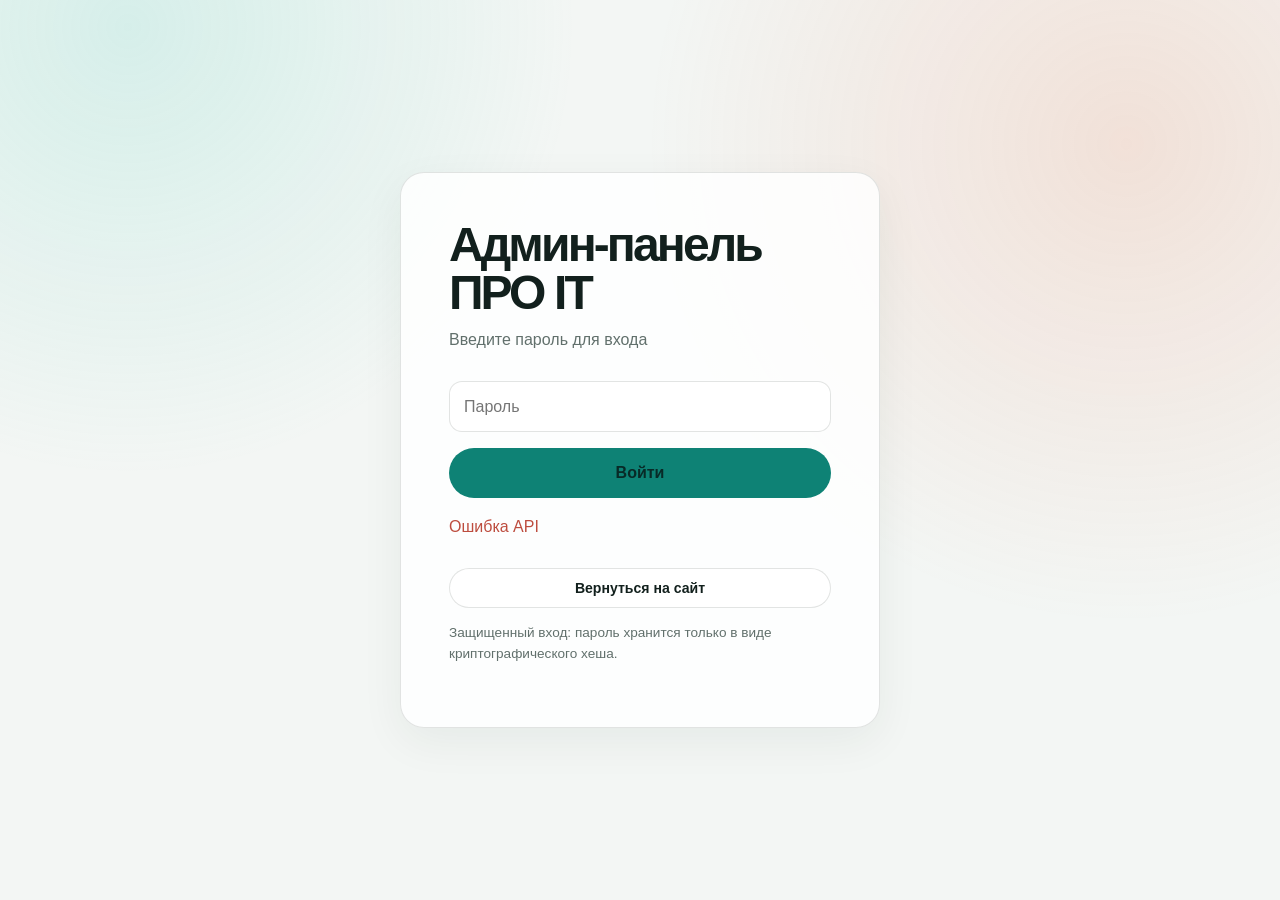
==== commit ef66f34d: "Harden server storage and refresh responsive UI" ====
--- a/admin.html
+++ b/admin.html
@@ -6,8 +6,6 @@
   <title>Админ-панель | Школа ПРО IT</title>
   <meta name="description" content="Простая админ-панель для редактирования контента лендинга Школы ПРО IT.">
   <link rel="stylesheet" href="styles.css">
-  <script defer src="security.js"></script>
-  <script defer src="shared-data.js"></script>
   <script defer src="admin.js"></script>
 </head>
 <body class="admin-body">
@@ -56,7 +54,7 @@
           <div class="admin-panel-head">
             <h2>Таблица с записями</h2>
             <div class="admin-inline-actions">
-              <button class="btn btn-ghost btn-sm" id="exportApplicationsBtn" type="button">Экспорт XLSX</button>
+               <button class="btn btn-ghost btn-sm" id="exportApplicationsBtn" type="button">Экспорт CSV</button>
               <button class="btn btn-danger btn-sm" id="clearApplicationsBtn" type="button">Очистить все</button>
             </div>
           </div>
--- a/styles.css
+++ b/styles.css
@@ -1,2003 +1,211 @@
-@import url("https://fonts.googleapis.com/css2?family=Manrope:wght@400;500;600;700;800&display=swap");
-
 :root {
-  --bg: #f5f8ff;
-  --bg-soft: #eef4ff;
-  --surface: #ffffff;
-  --surface-2: #f9fbff;
-  --text: #1f2a3a;
-  --muted: #5a6782;
-  --line: #d9e4fb;
-  --primary: #1a73e8;
-  --primary-2: #8b3dff;
-  --accent: #39b54a;
-  --accent-2: #cd6bcf;
-  --yellow: #f2d542;
-  --orange: #ff8400;
-  --danger: #d63c5b;
-  --shadow-1: 0 20px 60px rgba(35, 58, 105, 0.12);
-  --shadow-2: 0 10px 30px rgba(35, 58, 105, 0.08);
-  --radius-lg: 24px;
-  --radius-md: 16px;
-  --radius-sm: 12px;
-  --mono: "JetBrains Mono", "Consolas", "Courier New", monospace;
-  --sans: "Manrope", "Segoe UI", Arial, sans-serif;
-  --page-bg: rgba(105, 237, 255, 0.2);
-  --section-alt-bg: linear-gradient(180deg, rgba(26, 115, 232, 0.05), rgba(139, 61, 255, 0.03));
-  --topbar-bg: rgba(250, 252, 255, 0.88);
-  --grid-color: #ffddff;
-  --grid-opacity: 0.95;
-  --course-card-bg: linear-gradient(180deg, #ffffff, #f9fbff);
-  --glass-bg: rgba(255, 255, 255, 0.54);
-  --glass-line: rgba(255, 255, 255, 0.42);
-  --glass-shine: rgba(255, 255, 255, 0.36);
-  --field-bg: #ffffff;
-  --field-text: var(--text);
-  --field-placeholder: #6f7d99;
+  color-scheme: light;
+  --bg: #f3f6f4;
+  --surface: rgba(255, 255, 255, 0.84);
+  --surface-strong: #ffffff;
+  --surface-muted: #e8eeeb;
+  --text: #12201d;
+  --muted: #61706c;
+  --line: rgba(18, 32, 29, 0.12);
+  --brand: #0e8275;
+  --brand-strong: #075d55;
+  --accent: #ec754b;
+  --accent-soft: #ffe1d4;
+  --shadow: 0 24px 70px rgba(17, 46, 39, 0.12);
+  --radius: 24px;
+  --container: 1180px;
+  --font-display: "Trebuchet MS", "Segoe UI", sans-serif;
+  --font-body: "Segoe UI", Tahoma, sans-serif;
+  --font-mono: "Cascadia Code", Consolas, monospace;
 }
 
 :root[data-theme="dark"] {
-  --bg: #0b1324;
-  --bg-soft: #101b32;
-  --surface: #131f36;
-  --surface-2: #0f1a2d;
-  --text: #e7efff;
-  --muted: #9cb0d2;
-  --line: #2a3b5a;
-  --primary: #69edff;
-  --primary-2: #a987ff;
-  --accent: #39b54a;
-  --accent-2: #cd6bcf;
-  --yellow: #f2d542;
-  --orange: #ff8400;
-  --danger: #d96b84;
-  --shadow-1: 0 20px 60px rgba(0, 0, 0, 0.45);
-  --shadow-2: 0 10px 30px rgba(0, 0, 0, 0.35);
-  --page-bg: rgba(7, 14, 27, 0.98);
-  --section-alt-bg: linear-gradient(180deg, rgba(24, 46, 79, 0.62), rgba(18, 30, 54, 0.72));
-  --topbar-bg: rgba(10, 18, 34, 0.88);
-  --grid-color: rgba(105, 237, 255, 0.18);
-  --grid-opacity: 0.55;
-  --course-card-bg: linear-gradient(180deg, #13233f, #101d34);
-  --glass-bg: rgba(17, 30, 52, 0.5);
-  --glass-line: rgba(133, 165, 214, 0.24);
-  --glass-shine: rgba(133, 165, 214, 0.16);
-  --field-bg: #0b162a;
-  --field-text: #e7efff;
-  --field-placeholder: #8fa4c8;
-}
-
-*,
-*::before,
-*::after {
-  box-sizing: border-box;
-}
-
-[hidden] {
-  display: none !important;
-}
-
-html {
-  scroll-behavior: smooth;
-}
+  color-scheme: dark;
+  --bg: #0e1716;
+  --surface: rgba(22, 37, 34, 0.86);
+  --surface-strong: #182522;
+  --surface-muted: #20332f;
+  --text: #eff7f3;
+  --muted: #a4b8b1;
+  --line: rgba(239, 247, 243, 0.14);
+  --brand: #63d5c2;
+  --brand-strong: #9aeadb;
+  --accent: #ff9872;
+  --accent-soft: #432c27;
+  --shadow: 0 24px 70px rgba(0, 0, 0, 0.28);
+}
+
+* { box-sizing: border-box; }
+
+html { scroll-behavior: smooth; }
 
 body {
   margin: 0;
+  min-width: 320px;
+  overflow-x: hidden;
+  background: var(--bg);
   color: var(--text);
-  background: var(--page-bg);
-  font-family: var(--sans);
-  line-height: 1.45;
-  position: relative;
-  overflow-x: hidden;
+  font: 16px/1.6 var(--font-body);
+  transition: background-color 180ms ease, color 180ms ease;
 }
 
 body::before {
+  position: fixed;
+  inset: 0;
+  z-index: -2;
+  pointer-events: none;
+  background:
+    radial-gradient(circle at 10% 3%, rgba(99, 213, 194, 0.2), transparent 28rem),
+    radial-gradient(circle at 88% 16%, rgba(236, 117, 75, 0.16), transparent 30rem);
   content: "";
-  position: fixed;
-  inset: -12% -10%;
-  pointer-events: none;
-  z-index: -1;
-  background:
-    radial-gradient(circle at 12% 20%, rgba(121, 214, 255, 0.36), transparent 42%),
-    radial-gradient(circle at 86% 24%, rgba(255, 159, 211, 0.3), transparent 40%),
-    radial-gradient(circle at 66% 80%, rgba(156, 214, 255, 0.22), transparent 38%);
-  filter: blur(26px) saturate(112%);
-  animation: liquidFloat 16s ease-in-out infinite alternate;
-}
-
-@keyframes liquidFloat {
-  0% {
-    transform: translate3d(0, 0, 0) scale(1);
-  }
-  100% {
-    transform: translate3d(-1.6%, 1.2%, 0) scale(1.04);
-  }
-}
+}
+
+a { color: inherit; }
+button, input, select, textarea { font: inherit; }
+button, a { -webkit-tap-highlight-color: transparent; }
+button { cursor: pointer; }
 
 .tech-grid {
   position: fixed;
   inset: 0;
   z-index: -1;
   pointer-events: none;
-  background-image:
-    linear-gradient(var(--grid-color) 1px, transparent 1px),
-    linear-gradient(90deg, var(--grid-color) 1px, transparent 1px);
-  background-size: 44px 44px;
-  opacity: var(--grid-opacity);
-  mask-image: radial-gradient(circle at center, black 34%, transparent 92%);
-}
-
-a {
-  color: inherit;
+  opacity: 0.42;
+  background-image: linear-gradient(var(--line) 1px, transparent 1px), linear-gradient(90deg, var(--line) 1px, transparent 1px);
+  background-size: 36px 36px;
+  mask-image: linear-gradient(to bottom, black, transparent 72%);
 }
 
 .container {
-  width: min(1200px, calc(100% - 40px));
-  margin: 0 auto;
-}
-
-.section {
-  padding: 84px 0;
-}
-
-.section-alt {
-  background: var(--section-alt-bg);
-}
-
-.section-head {
-  margin-bottom: 28px;
-}
-
-.section-head h2 {
-  margin: 8px 0 0;
-  font-size: clamp(1.8rem, 2.8vw, 2.4rem);
-  line-height: 1.1;
-}
-
-.eyebrow {
-  margin: 0;
-  color: var(--primary);
-  letter-spacing: 0.06em;
-  font-size: 1.02rem;
-  text-transform: uppercase;
-  font-family: var(--mono);
-  font-weight: 600;
-}
+  width: min(calc(100% - 48px), var(--container));
+  margin-inline: auto;
+}
+
+.section { padding: 104px 0; }
+.section-alt { background: color-mix(in srgb, var(--surface-muted) 48%, transparent); }
+.section-head { max-width: 760px; margin-bottom: 42px; }
+.section-head h2 { margin: 8px 0 0; font: 700 clamp(2rem, 4vw, 3.5rem)/1.05 var(--font-display); letter-spacing: -0.05em; }
+.eyebrow { margin: 0; color: var(--brand); font: 700 0.76rem/1.2 var(--font-mono); letter-spacing: 0.13em; text-transform: uppercase; }
 
 .btn {
-  border: 0;
-  border-radius: 999px;
-  padding: 12px 20px;
-  font-size: 0.95rem;
-  font-weight: 600;
-  cursor: pointer;
-  text-decoration: none;
   display: inline-flex;
+  min-height: 48px;
   align-items: center;
   justify-content: center;
-  transition: transform 0.2s ease, box-shadow 0.2s ease, background-color 0.2s ease, color 0.2s ease;
-}
-
-.btn:hover {
-  transform: translateY(-2px);
-}
-
-.btn-sm {
-  padding: 8px 14px;
-  font-size: 0.84rem;
-}
-
-.btn-solid {
-  background: #1a73e8;
-  color: #ffffff;
-  box-shadow: var(--shadow-2);
-  border: 1px solid rgba(26, 115, 232, 0.35);
-}
-
-.btn-solid:hover {
-  background: #1665cc;
-  box-shadow: 0 14px 32px rgba(26, 115, 232, 0.24);
-}
-
-.btn-ghost {
-  border: 1px solid var(--line);
-  color: var(--primary);
-  background: var(--surface);
-}
-
-.btn-ghost:hover {
-  border-color: var(--primary);
-  background: var(--surface-2);
-}
-
-.btn-danger {
-  background: var(--danger);
-  color: #fff;
-}
+  gap: 10px;
+  border: 1px solid transparent;
+  border-radius: 999px;
+  padding: 11px 19px;
+  font-weight: 700;
+  text-decoration: none;
+  transition: transform 160ms ease, background-color 160ms ease, border-color 160ms ease, color 160ms ease;
+}
+.btn:hover { transform: translateY(-2px); }
+.btn:focus-visible, input:focus-visible, select:focus-visible, textarea:focus-visible, .admin-tab-btn:focus-visible { outline: 3px solid color-mix(in srgb, var(--accent) 65%, transparent); outline-offset: 3px; }
+.btn-sm { min-height: 40px; padding: 8px 14px; font-size: 0.88rem; }
+.btn-solid { background: var(--brand); color: #082a27; }
+.btn-solid:hover { background: var(--brand-strong); }
+.btn-ghost { border-color: var(--line); background: var(--surface); color: var(--text); }
+.btn-ghost:hover { border-color: var(--brand); color: var(--brand-strong); }
+.btn-danger { background: #b54f40; color: #fff; }
 
 .topbar {
   position: sticky;
   top: 0;
-  z-index: 30;
-  backdrop-filter: blur(10px);
-  background: color-mix(in srgb, var(--topbar-bg) 64%, transparent);
+  z-index: 20;
   border-bottom: 1px solid var(--line);
-  box-shadow: 0 10px 26px rgba(38, 62, 108, 0.1);
-}
-
-.topbar-inner {
-  min-height: 166px;
-  display: flex;
-  align-items: center;
-  justify-content: space-between;
-  gap: 20px;
-}
-
-.brand {
-  text-decoration: none;
-  display: inline-flex;
-  align-items: center;
-  gap: 0;
-  font-weight: 700;
-  color: var(--primary);
-}
-
-.brand-logo-image {
-  width: 150px;
-  height: 150px;
-  object-fit: contain;
-  border: none;
-  box-shadow: none;
-  border-radius: 0;
-  display: block;
-}
-
-.brand-logo-slot {
-  width: 150px;
-  height: 150px;
-  display: grid;
-  place-items: center;
-  overflow: hidden;
-  border: none;
-  border-radius: 0;
-  font-family: var(--mono);
-  font-size: 0.75rem;
-  color: var(--muted);
-  background: transparent;
-}
-
-.nav-links {
-  display: inline-flex;
-  gap: 18px;
-}
-
-.nav-toggle {
-  display: none;
-  border: 1px solid var(--line);
-  background: var(--surface);
-  color: var(--text);
-  border-radius: 10px;
-  width: 42px;
-  height: 42px;
-  align-items: center;
-  justify-content: center;
-  font-size: 1.2rem;
-  cursor: pointer;
-}
-
-.nav-links a {
-  text-decoration: none;
-  color: var(--muted);
-  font-weight: 700;
-  font-size: 1.03rem;
-}
-
-.nav-links a:hover {
-  color: var(--primary);
-}
-
-.topbar-actions {
-  display: inline-flex;
-  gap: 10px;
-  align-items: center;
-}
-
-.topbar-actions .btn-sm {
-  padding: 11px 18px;
-  font-size: 0.92rem;
-}
+  background: color-mix(in srgb, var(--bg) 80%, transparent);
+  backdrop-filter: blur(18px);
+}
+.topbar-inner { display: flex; min-height: 76px; align-items: center; gap: 24px; }
+.brand { display: inline-flex; align-items: center; flex: 0 0 auto; text-decoration: none; }
+.brand-logo-slot { display: grid; width: 130px; height: 43px; place-items: center; overflow: hidden; }
+.brand-logo-image { display: block; width: 100%; height: 100%; object-fit: contain; }
+.nav-links { display: flex; flex: 1; justify-content: center; gap: clamp(14px, 2.2vw, 30px); }
+.nav-links a { color: var(--muted); font-size: 0.94rem; text-decoration: none; transition: color 160ms ease; }
+.nav-links a:hover { color: var(--brand-strong); }
+.topbar-actions { display: flex; align-items: center; gap: 12px; }
+.nav-toggle { display: none; border: 0; background: transparent; color: var(--text); font-size: 1.55rem; }
 
 .theme-toggle {
   position: relative;
-  width: 78px;
-  height: 40px;
+  display: flex;
+  width: 62px;
+  height: 34px;
+  align-items: center;
+  justify-content: space-around;
+  border: 1px solid var(--line);
   border-radius: 999px;
-  border: 1px solid color-mix(in srgb, var(--line) 82%, #ffffff 18%);
-  background: linear-gradient(180deg, color-mix(in srgb, var(--surface) 95%, #ffffff 5%), color-mix(in srgb, var(--surface-2) 92%, transparent));
+  background: var(--surface-muted);
   color: var(--muted);
-  padding: 0 9px;
-  display: inline-flex;
-  align-items: center;
-  justify-content: space-between;
-  cursor: pointer;
-  box-shadow:
-    inset 0 1px 0 rgba(255, 255, 255, 0.55),
-    0 8px 18px rgba(18, 35, 67, 0.14);
-  transition: border-color 0.22s ease, box-shadow 0.22s ease, transform 0.22s ease;
-}
-
-.theme-toggle:hover {
-  border-color: color-mix(in srgb, var(--primary) 42%, var(--line));
-  box-shadow:
-    inset 0 1px 0 rgba(255, 255, 255, 0.6),
-    0 10px 22px rgba(18, 35, 67, 0.18);
-}
-
-.theme-toggle:active {
-  transform: translateY(1px);
-}
-
-.theme-icon {
-  font-size: 0.95rem;
-  line-height: 1;
-  z-index: 1;
-  transition: opacity 0.22s ease, color 0.22s ease;
-}
-
-.theme-icon.sun {
-  color: #f4b63a;
-  opacity: 0.95;
-  transform: translateX(2px);
-}
-
-.theme-icon.moon {
-  color: #8394b3;
-  opacity: 0.72;
-  transform: translateX(-2px);
-}
-
-.theme-thumb {
-  position: absolute;
-  top: 2px;
-  left: 2px;
-  width: 34px;
-  height: 34px;
-  border-radius: 50%;
-  background: linear-gradient(145deg, #ffffff, #d9e8ff);
-  border: 1px solid color-mix(in srgb, #ffffff 75%, var(--line));
-  box-shadow:
-    0 4px 12px rgba(24, 43, 73, 0.25),
-    inset 0 1px 0 rgba(255, 255, 255, 0.85);
-  transition: transform 0.24s ease, background 0.24s ease, box-shadow 0.24s ease;
-}
-
-:root[data-theme="dark"] .theme-thumb {
-  transform: translateX(40px);
-  background: linear-gradient(145deg, #89a9ff, #5e7fe2);
-  box-shadow:
-    0 4px 12px rgba(0, 0, 0, 0.42),
-    0 0 0 1px rgba(138, 167, 255, 0.28);
-}
-
-:root[data-theme="dark"] .theme-toggle {
-  border-color: #314567;
-  box-shadow:
-    inset 0 1px 0 rgba(255, 255, 255, 0.08),
-    0 8px 20px rgba(0, 0, 0, 0.45);
-}
-
-:root[data-theme="dark"] .theme-icon.sun {
-  color: #8ea2c5;
-  opacity: 0.62;
-}
-
-:root[data-theme="dark"] .theme-icon.moon {
-  color: #c8d9ff;
-  opacity: 0.98;
-}
-
-.hero {
-  padding: 76px 0 52px;
-}
-
-.hero-layout {
-  display: grid;
-  grid-template-columns: 1.12fr 0.88fr;
-  gap: 24px;
-}
-
-.hero-content {
-  background: var(--glass-bg);
-  border: 1px solid var(--line);
-  border-radius: var(--radius-lg);
-  box-shadow: var(--shadow-1);
-  padding: 34px;
-}
-
-.hero-content h1 {
-  margin: 12px 0 10px;
-  font-size: clamp(2rem, 4vw, 3rem);
-  line-height: 1.07;
-}
-
-.hero-subtitle {
-  margin: 0;
-  color: var(--muted);
-  max-width: 58ch;
-}
-
-.hero-actions {
-  margin-top: 22px;
-  display: flex;
-  flex-wrap: wrap;
-  gap: 12px;
-}
-
-.hero-meta {
-  list-style: none;
-  padding: 0;
-  margin: 22px 0 0;
-  display: flex;
-  flex-wrap: wrap;
-  gap: 10px;
-}
-
-.hero-meta li {
-  padding: 8px 11px;
-  border-radius: 999px;
-  background: var(--surface-2);
-  border: 1px solid var(--line);
-  color: var(--primary);
-  font-family: var(--mono);
-  font-size: 0.78rem;
-}
-
-.terminal {
-  background: #0f1e34;
-  border-radius: var(--radius-lg);
-  box-shadow: var(--shadow-1);
-  overflow: hidden;
-  color: #c4d3eb;
-  border: 1px solid rgba(158, 190, 233, 0.28);
-}
-
-.terminal-head {
-  display: flex;
-  align-items: center;
-  gap: 8px;
-  padding: 12px 14px;
-  border-bottom: 1px solid rgba(158, 190, 233, 0.18);
-  background: rgba(5, 12, 22, 0.45);
-}
-
-.terminal-led {
-  width: 10px;
-  height: 10px;
-  border-radius: 50%;
-}
-
-.led-red {
-  background: #ff7474;
-}
-
-.led-yellow {
-  background: #efc77d;
-}
-
-.led-green {
-  background: #67d79a;
-}
-
-.terminal-title {
-  margin-left: auto;
-  color: #8ca7cb;
-  font-size: 0.76rem;
-  font-family: var(--mono);
-}
-
-.terminal-code {
-  margin: 0;
-  padding: 18px 16px 22px;
-  font-family: var(--mono);
-  font-size: 0.82rem;
-  line-height: 1.5;
-  white-space: pre-wrap;
-  color: #dbecff;
-}
-
-.about-grid {
-  display: grid;
-  grid-template-columns: repeat(2, minmax(0, 1fr));
-  gap: 18px;
-}
-
-.about-card {
-  background: var(--glass-bg);
-  border: 1px solid var(--line);
-  border-radius: var(--radius-md);
-  padding: 24px;
-  box-shadow: var(--shadow-2);
-}
-
-.about-lead {
-  margin: 0 0 12px;
-  color: var(--primary);
-  font-size: 1.16rem;
-  font-weight: 700;
-}
-
-.about-card h3 {
-  margin: 0 0 12px;
-  color: var(--primary);
-}
-
-.bullet-list {
-  margin: 12px 0 0;
-  padding-left: 16px;
-  color: var(--muted);
-}
-
-.bullet-list li + li {
-  margin-top: 7px;
-}
-
-.achievements-grid {
-  display: grid;
-  grid-template-columns: repeat(4, minmax(0, 1fr));
-  gap: 14px;
-}
-
-.achievement-card {
-  background: var(--glass-bg);
-  border: 1px solid var(--line);
-  border-radius: var(--radius-md);
-  padding: 18px;
-  box-shadow: var(--shadow-2);
-}
-
-.achievement-value {
-  margin: 0;
-  color: var(--primary);
-  font-size: 1.7rem;
-  font-family: var(--mono);
-  font-weight: 800;
-}
-
-.achievement-title {
-  margin: 7px 0 4px;
-  font-weight: 700;
-}
-
-.achievement-desc {
-  margin: 0;
-  color: var(--muted);
-  font-size: 0.9rem;
-}
-
-.courses-grid {
-  display: grid;
-  grid-template-columns: repeat(3, minmax(0, 1fr));
-  gap: 16px;
-}
-
-.course-card {
-  border: 1px solid var(--line);
-  border-radius: var(--radius-md);
-  padding: 20px;
-  background: var(--course-card-bg);
-  box-shadow: var(--shadow-2);
-  display: flex;
-  flex-direction: column;
-  gap: 12px;
-}
-
-.course-index {
-  display: inline-flex;
-  width: 30px;
-  height: 30px;
-  border-radius: 50%;
-  align-items: center;
-  justify-content: center;
-  background: rgba(26, 115, 232, 0.14);
-  color: var(--primary);
-  font-family: var(--mono);
-  font-size: 0.8rem;
-  font-weight: 700;
-}
-
-.course-card h3 {
-  margin: 0;
-  font-size: 1.22rem;
-}
-
-.course-short {
-  margin: 0;
-  color: var(--muted);
-  flex: 1;
-}
-
-.chip-line {
-  display: flex;
-  flex-wrap: wrap;
-  gap: 8px;
-}
-
-.chip {
-  border-radius: 999px;
-  border: 1px solid var(--line);
-  padding: 5px 9px;
-  background: var(--surface-2);
-  color: var(--primary-2);
-  font-size: 0.78rem;
-  font-family: var(--mono);
-}
-
-.teachers-grid {
-  display: grid;
-  grid-template-columns: repeat(3, minmax(0, 1fr));
-  gap: 16px;
-}
-
-.teacher-card {
-  border: 1px solid var(--line);
-  border-radius: var(--radius-md);
-  background: var(--glass-bg);
-  overflow: hidden;
-  box-shadow: var(--shadow-2);
-}
-
-.teacher-photo {
-  width: 100%;
-  aspect-ratio: 5 / 4;
-  object-fit: cover;
-  background: linear-gradient(135deg, #dde9f8, #d4f0f2);
-}
-
-.teacher-fallback {
-  width: 100%;
-  aspect-ratio: 5 / 4;
-  display: grid;
-  place-items: center;
-  font-family: var(--mono);
-  font-size: 2rem;
-  font-weight: 800;
-  color: var(--primary);
-  background: linear-gradient(135deg, rgba(26, 115, 232, 0.18), rgba(205, 107, 207, 0.24));
-}
-
-.teacher-photo-slot {
-  font-size: 0.72rem;
-  text-align: center;
-  padding: 10px;
-  color: var(--muted);
-}
-
-.teacher-content {
-  padding: 14px;
-}
-
-.teacher-content h3 {
-  margin: 0 0 6px;
-}
-
-.teacher-role {
-  margin: 0;
-  color: var(--primary);
-  font-size: 0.9rem;
-}
-
-.teacher-bio {
-  margin: 8px 0 0;
-  color: var(--muted);
-  font-size: 0.9rem;
-}
-
-.gallery-grid {
-  display: flex;
-  gap: 12px;
-  overflow-x: auto;
-  overflow-y: hidden;
-  padding-bottom: 8px;
-  scroll-snap-type: x mandatory;
-  -webkit-overflow-scrolling: touch;
-}
-
-.carousel-shell {
-  position: relative;
-}
-
-.carousel-arrow {
-  position: absolute;
-  top: 50%;
-  transform: translateY(-50%);
-  z-index: 4;
-  width: 42px;
-  height: 42px;
-  border-radius: 50%;
-  border: 1px solid var(--line);
-  background: #ffffff;
-  color: #1a73e8;
-  font-size: 1.6rem;
-  line-height: 1;
-  cursor: pointer;
-  display: grid;
-  place-items: center;
-  box-shadow: var(--shadow-2);
-}
-
-.carousel-arrow:hover {
-  background: #f5f8ff;
-}
-
-.carousel-arrow-left {
-  left: -14px;
-}
-
-.carousel-arrow-right {
-  right: -14px;
-}
-
-.gallery-grid::-webkit-scrollbar {
-  height: 10px;
-}
-
-.gallery-grid::-webkit-scrollbar-thumb {
-  background: linear-gradient(90deg, #79d6ff, #ff9fd3);
-  border-radius: 999px;
-}
-
-.gallery-grid::-webkit-scrollbar-track {
-  background: rgba(255, 221, 255, 0.55);
-  border-radius: 999px;
-}
-
-.gallery-card {
-  position: relative;
-  overflow: hidden;
-  flex: 0 0 min(320px, 86vw);
-  border-radius: var(--radius-sm);
-  border: 1px solid var(--line);
-  background: #e4edf9;
-  box-shadow: var(--shadow-2);
-  scroll-snap-align: start;
-}
-
-.gallery-card img {
-  width: 100%;
-  height: 100%;
-  min-height: 180px;
-  object-fit: cover;
-  display: block;
-}
-
-.gallery-image-slot {
-  width: 100%;
-  min-height: 180px;
-  display: grid;
-  place-items: center;
-  border-bottom: 1px dashed var(--line);
-  color: var(--muted);
-  font-family: var(--mono);
-  font-size: 0.72rem;
-  text-align: center;
-  padding: 10px;
-  background: #fff;
-}
-
-.gallery-overlay {
-  position: absolute;
-  inset: auto 0 0;
-  padding: 10px;
-  background: linear-gradient(0deg, rgba(10, 18, 32, 0.88), rgba(10, 18, 32, 0));
-  color: #f0f7ff;
-}
-
-.gallery-title {
-  margin: 0;
-  font-size: 0.88rem;
-  font-weight: 700;
-}
-
-.gallery-caption {
-  margin: 2px 0 0;
-  font-size: 0.75rem;
-  opacity: 0.86;
-}
-
-.reviews-grid {
-  display: flex;
-  gap: 14px;
-  overflow-x: auto;
-  overflow-y: hidden;
-  padding-bottom: 8px;
-  scroll-snap-type: x mandatory;
-  -webkit-overflow-scrolling: touch;
-}
-
-.reviews-grid::-webkit-scrollbar {
-  height: 10px;
-}
-
-.reviews-grid::-webkit-scrollbar-thumb {
-  background: linear-gradient(90deg, #79d6ff, #ff9fd3);
-  border-radius: 999px;
-}
-
-.reviews-grid::-webkit-scrollbar-track {
-  background: rgba(255, 221, 255, 0.55);
-  border-radius: 999px;
-}
-
-.review-card {
-  flex: 0 0 min(360px, 92vw);
-  scroll-snap-align: start;
-  background: var(--glass-bg);
-  border: 1px solid var(--line);
-  border-radius: var(--radius-md);
-  padding: 18px;
-  box-shadow: var(--shadow-2);
-}
-
-.review-text {
-  margin: 0;
-  color: var(--text);
-}
-
-.review-author {
-  margin: 14px 0 0;
-  font-weight: 700;
-}
-
-.review-role {
-  margin: 3px 0 0;
-  color: var(--muted);
-  font-size: 0.85rem;
-}
-
-.form-card {
-  border: 1px solid var(--line);
-  border-radius: var(--radius-md);
-  padding: 20px;
-  background: var(--glass-bg);
-  box-shadow: var(--shadow-2);
-}
-
-.form-grid {
-  display: grid;
-  grid-template-columns: repeat(2, minmax(0, 1fr));
-  gap: 12px;
-}
-
-label {
-  display: flex;
-  flex-direction: column;
-  gap: 6px;
-  color: var(--muted);
-  font-size: 0.86rem;
-  font-weight: 600;
-}
-
-input,
-textarea,
-select {
-  width: 100%;
-  border: 1px solid var(--line);
-  border-radius: 10px;
-  background: var(--field-bg);
-  color: var(--field-text);
-  padding: 11px 12px;
-  font: inherit;
-  font-size: 0.92rem;
-}
-
-input::placeholder,
-textarea::placeholder {
-  color: var(--field-placeholder);
-}
-
-input:focus,
-textarea:focus,
-select:focus {
-  outline: none;
-  border-color: var(--primary);
-  box-shadow: 0 0 0 3px rgba(61, 101, 154, 0.14);
-}
-
-textarea {
-  resize: vertical;
-}
-
-.form-card .btn {
-  margin-top: 14px;
-}
-
-.form-note {
-  margin: 10px 0 0;
-  color: var(--muted);
-  font-size: 0.82rem;
-}
-
-.consent-check {
-  margin-top: 10px;
-  display: flex;
-  flex-direction: row;
-  align-items: flex-start;
-  gap: 8px;
-  font-size: 0.82rem;
-  color: var(--muted);
-}
-
-.consent-check input[type="checkbox"] {
-  width: auto;
-  margin-top: 2px;
-  accent-color: var(--primary);
-}
-
-.consent-check a {
-  color: var(--primary);
-}
-
-.consent-check a:hover {
-  text-decoration: underline;
-}
-
-.location-grid {
-  display: grid;
-  grid-template-columns: 1.3fr 0.7fr;
-  gap: 16px;
-}
-
-.map-box,
-.contacts-card {
-  border: 1px solid var(--line);
-  border-radius: var(--radius-md);
-  background: var(--glass-bg);
-  box-shadow: var(--shadow-2);
-}
-
-.map-box iframe {
-  width: 100%;
-  min-height: 380px;
-  border: 0;
-  border-radius: inherit;
-}
-
-.contacts-card {
-  padding: 20px;
-}
-
-.contacts-card h3 {
-  margin-top: 0;
-}
-
-.contacts-list {
-  list-style: none;
-  padding: 0;
-  margin: 0;
-  display: grid;
-  gap: 9px;
-}
-
-.contacts-list li {
-  display: grid;
-  gap: 4px;
-}
-
-.contacts-list span {
-  color: var(--muted);
-  font-size: 0.82rem;
-}
-
-.contacts-list a {
-  color: var(--primary);
-  text-decoration: none;
-}
-
-.contacts-list a:hover {
-  text-decoration: underline;
-}
-
-.footer {
-  margin-top: 6px;
-  padding: 18px 0 28px;
-}
-
-.footer-inner {
-  min-height: 10px;
-}
-
-.footer-logos {
-  display: flex;
-  align-items: center;
-  justify-content: center;
-  gap: 20px;
-  flex-wrap: wrap;
-}
-
-.footer-logo {
-  height: 68px;
-  width: auto;
-  object-fit: contain;
-  display: block;
-}
-
-.footer-logo-primary {
-  height: 78px;
-}
-
-.footer-logo-wide {
-  height: 54px;
-}
-
-.footer-logo-slot {
-  min-width: 120px;
-  min-height: 42px;
-  padding: 8px 12px;
-  border: none;
-  border-radius: 0;
-  display: inline-flex;
-  align-items: center;
-  justify-content: center;
-  font-family: var(--mono);
-  font-size: 0.72rem;
-  color: var(--muted);
-  background: transparent;
-}
-
-.modal {
-  position: fixed;
-  inset: 0;
-  z-index: 80;
-}
-
-.modal[hidden] {
-  display: none;
-}
-
-.modal-backdrop {
-  position: absolute;
-  inset: 0;
-  background: rgba(5, 10, 20, 0.62);
-}
-
-.modal-dialog {
-  position: relative;
-  z-index: 2;
-  width: min(940px, calc(100% - 34px));
-  margin: 34px auto;
-  background: var(--surface);
-  border-radius: var(--radius-lg);
-  border: 1px solid var(--line);
-  box-shadow: var(--shadow-1);
-  max-height: calc(100vh - 68px);
-  overflow: auto;
-}
-
-.modal-close {
-  border: 0;
-  background: transparent;
-  color: var(--muted);
-  font-size: 1.9rem;
-  line-height: 1;
-  position: absolute;
-  top: 8px;
-  right: 12px;
-  cursor: pointer;
-}
-
-.modal-body {
-  padding: 24px;
-}
-
-.modal-course-head h3 {
-  margin: 7px 0 8px;
-  font-size: 1.7rem;
-}
-
-.modal-meta {
-  margin: 0;
-  color: var(--muted);
-  font-family: var(--mono);
-  font-size: 0.85rem;
-}
-
-.modal-layout {
-  margin-top: 18px;
-  display: grid;
-  grid-template-columns: 1fr 0.9fr;
-  gap: 18px;
-}
-
-.modal-teacher-card {
-  margin-top: 14px;
-  border: 1px solid var(--line);
-  border-radius: var(--radius-sm);
-  padding: 12px;
-  background: var(--surface-2);
-  display: grid;
-  grid-template-columns: 112px 1fr;
-  gap: 12px;
-  align-items: center;
-}
-
-.modal-teacher-card img {
-  width: 112px;
-  height: 112px;
-  object-fit: cover;
-  border-radius: 12px;
-  border: 1px solid var(--line);
-  background: linear-gradient(135deg, #dce7f7, #dbf4f3);
-}
-
-.modal-teacher-photo-slot {
-  width: 76px;
-  height: 76px;
-  border-radius: 12px;
-  border: 1px dashed var(--line);
-  display: grid;
-  place-items: center;
-  font-family: var(--mono);
-  font-size: 0.56rem;
-  text-align: center;
-  color: var(--muted);
-  background: #fff;
-  padding: 6px;
-}
-
-.teacher-label {
-  margin: 0;
-  color: var(--muted);
-  font-size: 0.78rem;
-  text-transform: uppercase;
-  letter-spacing: 0.05em;
-}
-
-.modal-teacher-card h4 {
-  margin: 4px 0;
-}
-
-.modal-teacher-card p {
-  margin: 0;
-  color: var(--muted);
-  font-size: 0.88rem;
-}
-
-
-.modal-form {
-  border: 1px solid var(--line);
-  border-radius: var(--radius-md);
-  padding: 14px;
-  background: var(--surface-2);
-}
-
-.modal-form .btn {
-  margin-top: 8px;
-}
-
-.modal-course-facts {
-  margin-top: 12px;
-  border: 1px solid var(--line);
-  border-radius: var(--radius-sm);
-  background: var(--surface-2);
-  padding: 10px 12px;
-  display: grid;
-  grid-template-columns: 1fr;
-  gap: 8px;
-}
-
-.modal-course-facts p {
-  margin: 0;
-  color: var(--text);
-  font-size: 0.9rem;
-}
-
-.modal-course-facts span {
-  color: var(--muted);
-}
-
-.body-lock {
-  overflow: hidden;
-}
-
-.toast {
-  position: fixed;
-  right: 16px;
-  bottom: 16px;
-  padding: 11px 14px;
-  border-radius: 12px;
-  color: #111827;
-  background: rgba(255, 255, 255, 0.96);
-  border: 1px solid rgba(17, 24, 39, 0.14);
-  box-shadow: var(--shadow-2);
-  transform: translateY(20px);
-  opacity: 0;
-  pointer-events: none;
-  transition: opacity 0.25s ease, transform 0.25s ease;
-  z-index: 100;
-  font-size: 0.88rem;
-}
-
-.toast.show {
-  opacity: 1;
-  transform: translateY(0);
-}
-
-.empty-block {
-  border: 1px dashed var(--line);
-  border-radius: var(--radius-md);
-  padding: 22px;
-  color: var(--muted);
-  background: var(--surface);
-}
-
-.reveal {
-  opacity: 0;
-  transform: translateY(18px);
-  transition: opacity 0.55s ease, transform 0.55s ease;
-}
-
-.reveal.reveal-visible {
-  opacity: 1;
-  transform: translateY(0);
-}
+}
+.theme-icon { z-index: 1; font-size: 0.82rem; line-height: 1; }
+.theme-thumb { position: absolute; top: 3px; left: 3px; width: 26px; height: 26px; border-radius: 50%; background: var(--surface-strong); box-shadow: 0 4px 12px rgba(0,0,0,.16); transition: transform 180ms ease; }
+:root[data-theme="dark"] .theme-thumb { transform: translateX(28px); }
+
+.hero { padding: 92px 0 110px; }
+.hero-layout { display: grid; grid-template-columns: minmax(0, 1fr) minmax(360px, 0.8fr); align-items: center; gap: clamp(40px, 7vw, 100px); }
+.hero-content { max-width: 690px; }
+.hero-content h1 { max-width: 650px; margin: 18px 0 22px; font: 700 clamp(3.1rem, 8vw, 7.3rem)/0.92 var(--font-display); letter-spacing: -0.075em; }
+.hero-subtitle { max-width: 610px; margin: 0; color: var(--muted); font-size: clamp(1.05rem, 2vw, 1.3rem); }
+.hero-actions { display: flex; flex-wrap: wrap; gap: 12px; margin-top: 32px; }
+.hero-meta { display: flex; flex-wrap: wrap; gap: 9px; margin: 30px 0 0; padding: 0; list-style: none; }
+.hero-meta li { border: 1px solid var(--line); border-radius: 999px; padding: 7px 12px; color: var(--muted); background: var(--surface); font-size: 0.84rem; }
+.terminal { overflow: hidden; border: 1px solid var(--line); border-radius: var(--radius); background: #12201d; box-shadow: var(--shadow); transform: rotate(2deg); }
+.terminal-head { display: flex; align-items: center; gap: 8px; border-bottom: 1px solid rgba(255,255,255,.1); padding: 15px 18px; color: #9ab6ae; font: 0.76rem var(--font-mono); }
+.terminal-led { width: 9px; height: 9px; border-radius: 50%; }
+.led-red { background: #ff7762; }.led-yellow { background: #f7c85f; }.led-green { background: #60cf9b; }
+.terminal-title { margin-left: 6px; }
+.terminal-code { min-height: 330px; margin: 0; padding: 25px; overflow: auto; color: #b9e8d9; font: 0.84rem/1.85 var(--font-mono); white-space: pre-wrap; }
+
+.about-grid, .location-grid { display: grid; grid-template-columns: repeat(2, minmax(0, 1fr)); gap: 20px; }
+.about-card, .contacts-card, .form-card, .admin-card, .collection-row, .admin-login-card { border: 1px solid var(--line); border-radius: var(--radius); background: var(--surface); box-shadow: 0 14px 44px rgba(17, 46, 39, 0.06); }
+.about-card { min-height: 270px; padding: clamp(24px, 4vw, 44px); }
+.about-card h3 { margin-top: 0; font: 700 1.35rem/1.1 var(--font-display); }
+.about-lead { font-size: 1.25rem; }
+.bullet-list { display: grid; gap: 13px; margin: 0; padding: 0; list-style: none; }
+.bullet-list li { display: flex; gap: 12px; align-items: flex-start; color: var(--muted); }
+.bullet-list li::before { flex: 0 0 auto; width: 8px; height: 8px; margin-top: 0.65em; border-radius: 50%; background: var(--accent); content: ""; }
+
+.achievements-grid, .courses-grid, .teachers-grid { display: grid; grid-template-columns: repeat(3, minmax(0, 1fr)); gap: 18px; }
+.achievement-card, .course-card, .teacher-card, .review-card { position: relative; min-width: 0; border: 1px solid var(--line); border-radius: var(--radius); background: var(--surface); }
+.achievement-card { min-height: 220px; padding: 25px; }
+.achievement-value { margin: 0; color: var(--brand); font: 700 clamp(2rem, 4vw, 3.5rem)/1 var(--font-display); letter-spacing: -0.06em; }
+.achievement-title { margin: 20px 0 4px; font-weight: 700; }.achievement-desc { margin: 0; color: var(--muted); font-size: .92rem; }
+.courses-grid { grid-template-columns: repeat(3, minmax(0, 1fr)); }
+.course-card { display: flex; min-height: 280px; flex-direction: column; padding: 26px; transition: transform 180ms ease, border-color 180ms ease; }
+.course-card:hover { border-color: color-mix(in srgb, var(--brand) 60%, var(--line)); transform: translateY(-5px); }
+.course-index { color: var(--accent); font: .78rem var(--font-mono); }.course-card h3 { margin: 32px 0 10px; font: 700 1.45rem/1 var(--font-display); }.course-short { margin: 0; color: var(--muted); }
+.chip-line { display: flex; flex-wrap: wrap; gap: 7px; margin: 22px 0; }.chip { border-radius: 999px; padding: 5px 9px; background: var(--surface-muted); color: var(--muted); font-size: .78rem; }
+.course-card .btn { width: 100%; margin-top: auto; }
+.teacher-card { overflow: hidden; }.teacher-photo, .teacher-photo-slot { display: block; width: 100%; height: 250px; object-fit: cover; }.teacher-fallback { display: grid; place-items: center; background: linear-gradient(135deg, var(--accent-soft), var(--surface-muted)); color: var(--brand-strong); font: 700 3rem var(--font-display); }.teacher-content { padding: 22px; }.teacher-content h3 { margin: 0 0 4px; font: 700 1.2rem/1.1 var(--font-display); }.teacher-role { margin: 0; color: var(--brand); font-size: .88rem; }.teacher-bio { margin-bottom: 0; color: var(--muted); font-size: .92rem; }
+
+.carousel-shell { position: relative; }.gallery-grid, .reviews-grid { display: grid; grid-auto-columns: minmax(260px, 31%); grid-auto-flow: column; gap: 16px; overflow-x: auto; scroll-snap-type: x mandatory; scrollbar-width: thin; padding: 4px 3px 18px; }.gallery-grid::-webkit-scrollbar, .reviews-grid::-webkit-scrollbar { height: 8px; }.gallery-grid::-webkit-scrollbar-thumb, .reviews-grid::-webkit-scrollbar-thumb { border-radius: 8px; background: var(--line); }
+.gallery-card, .review-card { min-width: 0; scroll-snap-align: start; text-decoration: none; }.gallery-card { position: relative; min-height: 290px; overflow: hidden; }.gallery-card img, .gallery-image-slot { display: block; width: 100%; height: 290px; object-fit: cover; }.gallery-image-slot { display: grid; place-items: center; background: var(--surface-muted); color: var(--muted); }.gallery-overlay { position: absolute; inset: auto 0 0; padding: 42px 20px 18px; color: #fff; background: linear-gradient(transparent, rgba(5, 14, 13, .9)); }.gallery-title, .gallery-caption { margin: 0; }.gallery-title { font-weight: 700; }.gallery-caption { color: rgba(255,255,255,.7); font-size: .88rem; }.carousel-arrow { position: absolute; top: 50%; z-index: 2; display: grid; width: 42px; height: 42px; place-items: center; border: 1px solid var(--line); border-radius: 50%; background: var(--surface-strong); color: var(--text); font-size: 1.8rem; transform: translateY(-50%); }.carousel-arrow:hover { color: var(--brand); }.carousel-arrow-left { left: -20px; }.carousel-arrow-right { right: -20px; }
+.review-card { min-height: 220px; padding: 25px; }.review-text { margin: 0 0 30px; font-size: 1.1rem; }.review-author { margin: 0; font-weight: 700; }.review-role { margin: 2px 0 0; color: var(--muted); font-size: .86rem; }
+
+.form-card { max-width: 900px; padding: clamp(22px, 4vw, 40px); }.form-grid { display: grid; grid-template-columns: repeat(2, minmax(0, 1fr)); gap: 16px; }.form-card label, .modal-form label, .admin-form label, .collection-row label { display: grid; gap: 7px; color: var(--muted); font-size: .9rem; font-weight: 600; }.form-card > label, .modal-form > label { margin-top: 16px; }
+input, select, textarea { width: 100%; border: 1px solid var(--line); border-radius: 13px; padding: 12px 14px; background: var(--surface-strong); color: var(--text); outline: none; }.form-card textarea, .modal-form textarea { resize: vertical; }.consent-check { display: flex !important; grid-template-columns: auto 1fr; align-items: flex-start; gap: 10px !important; margin: 20px 0 !important; font-weight: 400 !important; }.consent-check input { width: 18px; height: 18px; margin-top: 3px; accent-color: var(--brand); }.consent-check a { color: var(--brand-strong); }.form-card .btn, .modal-form .btn { width: 100%; }.form-note { color: var(--muted); font-size: .86rem; }.honeypot { position: absolute !important; left: -10000px !important; width: 1px !important; height: 1px !important; overflow: hidden !important; }
+
+.location-grid { align-items: stretch; }.map-box, .contacts-card { min-height: 390px; overflow: hidden; border: 1px solid var(--line); border-radius: var(--radius); background: var(--surface); }.map-box iframe { display: block; width: 100%; height: 100%; min-height: 390px; border: 0; }.contacts-card { padding: clamp(24px, 4vw, 40px); }.contacts-card h3 { margin-top: 0; font: 700 1.6rem/1.1 var(--font-display); }.contacts-list { display: grid; gap: 17px; margin: 30px 0 0; padding: 0; list-style: none; }.contacts-list li { display: grid; grid-template-columns: 90px minmax(0, 1fr); gap: 12px; color: var(--muted); }.contacts-list span { color: var(--text); font-weight: 700; }.contacts-list a { overflow-wrap: anywhere; color: var(--brand-strong); }
+.footer { border-top: 1px solid var(--line); padding: 30px 0 42px; }.footer-inner { display: flex; align-items: center; justify-content: space-between; gap: 22px; }.footer-logos { display: flex; flex-wrap: wrap; align-items: center; gap: 14px; }.footer-logo-slot { display: grid; width: 88px; height: 38px; place-items: center; }.footer-logo { display: block; width: 100%; height: 100%; object-fit: contain; }.footer-logo-primary { width: 122px; }
+
+.modal { position: fixed; inset: 0; z-index: 40; display: grid; place-items: center; padding: 22px; }.modal[hidden] { display: none; }.modal-backdrop { position: absolute; inset: 0; background: rgba(8, 19, 17, .7); backdrop-filter: blur(8px); }.modal-dialog { position: relative; width: min(100%, 1000px); max-height: min(90vh, 800px); overflow: auto; border: 1px solid var(--line); border-radius: 26px; background: var(--surface-strong); box-shadow: var(--shadow); }.modal-close { position: absolute; top: 14px; right: 16px; z-index: 1; width: 38px; height: 38px; border: 1px solid var(--line); border-radius: 50%; background: var(--surface); color: var(--text); font-size: 1.5rem; }.modal-body { padding: clamp(22px, 4vw, 42px); }.modal-course-head h3 { max-width: 780px; margin: 10px 0 28px; font: 700 clamp(2rem, 5vw, 4rem)/.95 var(--font-display); letter-spacing: -.06em; }.modal-layout { display: grid; grid-template-columns: minmax(0, 1fr) minmax(280px, .72fr); gap: 32px; }.modal-layout article > p { color: var(--muted); }.modal-teacher-card { display: flex; align-items: center; gap: 14px; margin: 26px 0; }.modal-teacher-card img { width: 74px; height: 74px; border-radius: 16px; object-fit: cover; }.teacher-label { margin: 0; color: var(--brand); font-size: .75rem; text-transform: uppercase; }.modal-teacher-card h4, .modal-teacher-card p { margin: 2px 0; }.modal-course-facts { display: grid; gap: 9px; border-top: 1px solid var(--line); padding-top: 18px; }.modal-course-facts p { display: flex; justify-content: space-between; gap: 18px; margin: 0; }.modal-course-facts span { color: var(--muted); }.modal-form { border: 1px solid var(--line); border-radius: 20px; padding: 20px; background: var(--surface); }.body-lock { overflow: hidden; }.toast { position: fixed; right: 24px; bottom: 24px; z-index: 60; max-width: min(380px, calc(100% - 48px)); padding: 13px 17px; border: 1px solid var(--line); border-radius: 14px; background: var(--surface-strong); box-shadow: var(--shadow); opacity: 0; pointer-events: none; transform: translateY(14px); transition: opacity 180ms ease, transform 180ms ease; }.toast.show { opacity: 1; transform: translateY(0); }.empty-block { grid-column: 1 / -1; padding: 28px; border: 1px dashed var(--line); border-radius: 18px; color: var(--muted); text-align: center; }.reveal { opacity: 0; transform: translateY(16px); transition: opacity 550ms ease, transform 550ms ease; }.reveal.reveal-visible { opacity: 1; transform: translateY(0); }
 
 /* Admin */
-
-.admin-body {
-  background: linear-gradient(180deg, #eff4fc, #f8fbff);
-}
-
-.admin-login-wrap {
-  min-height: 100vh;
-  display: grid;
-  place-items: center;
-  padding: 20px;
-}
-
-.admin-login-card {
-  width: min(460px, 100%);
-  background: var(--surface);
-  border: 1px solid var(--line);
-  border-radius: var(--radius-lg);
-  box-shadow: var(--shadow-1);
-  padding: 24px;
-  display: grid;
-  gap: 12px;
-}
-
-.admin-login-card h1 {
-  margin: 0;
-  font-size: 1.4rem;
-}
-
-.admin-login-card p {
-  margin: 0;
-  color: var(--muted);
-}
-
-.admin-login-error {
-  color: var(--danger) !important;
-  min-height: 1.2em;
-}
-
-.admin-help {
-  font-size: 0.85rem;
-}
-
-#adminSetupFields {
-  display: grid;
-  gap: 10px;
-}
-
-.admin-app {
-  min-height: 100vh;
-}
-
-.admin-header {
-  position: sticky;
-  top: 0;
-  z-index: 40;
-  background: rgba(246, 250, 255, 0.9);
-  backdrop-filter: blur(8px);
-  border-bottom: 1px solid var(--line);
-  min-height: 78px;
-  padding: 14px 20px;
-  display: flex;
-  align-items: center;
-  justify-content: space-between;
-  gap: 12px;
-}
-
-.admin-header h1 {
-  margin: 0;
-  font-size: 1.15rem;
-}
-
-.admin-header p {
-  margin: 3px 0 0;
-  color: var(--muted);
-  font-size: 0.8rem;
-}
-
-.admin-header-actions {
-  display: inline-flex;
-  gap: 8px;
-}
-
-.admin-layout {
-  display: grid;
-  grid-template-columns: 260px 1fr;
-  gap: 16px;
-  width: min(1280px, calc(100% - 30px));
-  margin: 14px auto 24px;
-}
-
-.admin-sidebar {
-  position: sticky;
-  top: 96px;
-  align-self: start;
-  background: var(--surface);
-  border: 1px solid var(--line);
-  border-radius: var(--radius-md);
-  padding: 10px;
-  box-shadow: var(--shadow-2);
-  display: grid;
-  gap: 8px;
-}
-
-.admin-tab-btn {
-  border: 1px solid var(--line);
-  border-radius: 10px;
-  background: #fff;
-  text-align: left;
-  color: var(--muted);
-  font-weight: 700;
-  padding: 10px 11px;
-  cursor: pointer;
-}
-
-.admin-tab-btn:hover {
-  border-color: var(--primary);
-  color: var(--primary);
-}
-
-.admin-tab-btn.active {
-  background: rgba(61, 101, 154, 0.12);
-  color: var(--primary);
-  border-color: rgba(61, 101, 154, 0.35);
-}
-
-.admin-main {
-  display: grid;
-  gap: 14px;
-}
-
-.admin-tab-panel {
-  display: none;
-  background: var(--surface);
-  border: 1px solid var(--line);
-  border-radius: var(--radius-md);
-  box-shadow: var(--shadow-2);
-  padding: 18px;
-}
-
-.admin-tab-panel.active {
-  display: block;
-}
-
-.admin-tab-panel h2 {
-  margin: 0 0 14px;
-  font-size: 1.3rem;
-}
-
-.admin-card {
-  border: 1px solid var(--line);
-  border-radius: var(--radius-sm);
-  background: #fff;
-  padding: 12px;
-}
-
-.admin-stats {
-  display: grid;
-  grid-template-columns: repeat(4, minmax(0, 1fr));
-  gap: 10px;
-  margin-bottom: 14px;
-}
-
-.admin-stat {
-  border: 1px solid var(--line);
-  border-radius: var(--radius-sm);
-  background: linear-gradient(180deg, #fff, #f8fbff);
-  padding: 12px;
-}
-
-.admin-stat p {
-  margin: 0;
-}
-
-.admin-stat .label {
-  color: var(--muted);
-  font-size: 0.82rem;
-}
-
-.admin-stat .value {
-  margin-top: 4px;
-  color: var(--primary);
-  font-size: 1.5rem;
-  font-family: var(--mono);
-  font-weight: 800;
-}
-
-.admin-panel-head {
-  display: flex;
-  align-items: center;
-  justify-content: space-between;
-  gap: 10px;
-  margin-bottom: 12px;
-}
-
-.admin-panel-head h2 {
-  margin: 0;
-}
-
-.admin-inline-actions {
-  display: inline-flex;
-  flex-wrap: wrap;
-  gap: 8px;
-}
-
-.admin-form {
-  display: grid;
-  gap: 12px;
-}
-
-.admin-form-grid {
-  display: grid;
-  grid-template-columns: repeat(2, minmax(0, 1fr));
-  gap: 10px;
-}
-
-.collection-editor {
-  display: grid;
-  gap: 10px;
-  margin-bottom: 12px;
-}
-
-.collection-row {
-  border: 1px solid var(--line);
-  border-radius: var(--radius-sm);
-  background: #fff;
-  padding: 12px;
-  display: grid;
-  gap: 10px;
-}
-
-.collection-row-grid {
-  display: grid;
-  grid-template-columns: repeat(3, minmax(0, 1fr));
-  gap: 10px;
-}
-
-.collection-row-grid.two {
-  grid-template-columns: repeat(2, minmax(0, 1fr));
-}
-
-.collection-row-actions {
-  display: flex;
-  justify-content: flex-end;
-}
-
-.btn-remove-row {
-  border: 1px solid rgba(214, 60, 91, 0.3);
-  background: rgba(214, 60, 91, 0.1);
-  color: #b52145;
-  border-radius: 8px;
-  padding: 6px 10px;
-  cursor: pointer;
-  font-size: 0.82rem;
-  font-weight: 700;
-}
-
-.table-wrap {
-  overflow: auto;
-  border: 1px solid var(--line);
-  border-radius: var(--radius-sm);
-}
-
-.admin-table {
-  width: 100%;
-  border-collapse: collapse;
-  min-width: 950px;
-  background: #fff;
-}
-
-.admin-table th,
-.admin-table td {
-  border-bottom: 1px solid var(--line);
-  padding: 9px 10px;
-  text-align: left;
-  vertical-align: top;
-  font-size: 0.84rem;
-}
-
-.admin-table th {
-  color: var(--muted);
-  font-weight: 700;
-  background: #f7faff;
-}
-
-.admin-table tr:last-child td {
-  border-bottom: none;
-}
-
-.admin-action-btn {
-  border: 1px solid rgba(214, 60, 91, 0.3);
-  background: rgba(214, 60, 91, 0.08);
-  color: #b52145;
-  border-radius: 8px;
-  padding: 4px 8px;
-  font-size: 0.78rem;
-  cursor: pointer;
-}
-
-.admin-action-btn.secondary {
-  border-color: rgba(26, 115, 232, 0.3);
-  background: rgba(26, 115, 232, 0.1);
-  color: #1a73e8;
-  margin-right: 6px;
-}
-
-.status-pill {
-  display: inline-flex;
-  align-items: center;
-  justify-content: center;
-  border-radius: 999px;
-  padding: 4px 10px;
-  font-size: 0.75rem;
-  font-weight: 700;
-}
-
-.status-pill.done {
-  background: rgba(57, 181, 74, 0.16);
-  color: #1f8f2d;
-}
-
-.status-pill.pending {
-  background: rgba(255, 132, 0, 0.16);
-  color: #c46b00;
-}
-
-.raw-json-editor {
-  width: 100%;
-  border: 1px solid var(--line);
-  border-radius: var(--radius-sm);
-  padding: 12px;
-  font-family: var(--mono);
-  font-size: 0.82rem;
-  line-height: 1.55;
-  min-height: 380px;
-  resize: vertical;
-}
-
-@media (max-width: 1180px) {
-  .hero-layout {
-    grid-template-columns: 1fr;
-  }
-
-  .admin-layout {
-    grid-template-columns: 1fr;
-  }
-
-  .admin-sidebar {
-    position: static;
-    grid-template-columns: repeat(5, minmax(0, 1fr));
-  }
-}
-
-@media (max-width: 980px) {
-  .achievements-grid {
-    grid-template-columns: repeat(2, minmax(0, 1fr));
-  }
-
-  .courses-grid {
-    grid-template-columns: repeat(2, minmax(0, 1fr));
-  }
-
-  .teachers-grid {
-    grid-template-columns: repeat(2, minmax(0, 1fr));
-  }
-
-  .location-grid,
-  .modal-layout {
-    grid-template-columns: 1fr;
-  }
-
-  .admin-stats {
-    grid-template-columns: repeat(2, minmax(0, 1fr));
-  }
-}
-
-@media (max-width: 760px) {
-  body {
-    font-size: 15px;
-  }
-
-  .container {
-    width: min(1200px, calc(100% - 24px));
-  }
-
-  .topbar {
-    backdrop-filter: blur(14px);
-  }
-
-  .topbar-inner {
-    min-height: auto;
-    padding: 10px 0;
-    display: grid;
-    grid-template-columns: auto 1fr auto auto;
-    grid-template-areas:
-      "brand . actions navbtn"
-      "menu menu menu menu";
-    align-items: center;
-    gap: 10px;
-  }
-
-  .brand-logo-image {
-    width: 88px;
-    height: 88px;
-  }
-
-  .brand-logo-slot {
-    width: 88px;
-    height: 88px;
-    font-size: 0.64rem;
-  }
-
-  .brand {
-    grid-area: brand;
-  }
-
-  .nav-links {
-    grid-area: menu;
-    width: 100%;
-    display: none;
-    flex-direction: column;
-    gap: 6px;
-    padding: 12px;
-    margin-top: 4px;
-    border: 1px solid var(--line);
-    border-radius: 14px;
-    background: color-mix(in srgb, var(--surface) 92%, transparent);
-    box-shadow: var(--shadow-2);
-  }
-
-  .nav-links.open {
-    display: flex;
-  }
-
-  .nav-links a {
-    padding: 10px 12px;
-    border-radius: 10px;
-    background: color-mix(in srgb, var(--surface-2) 86%, transparent);
-  }
-
-  .nav-toggle {
-    display: inline-flex;
-    grid-area: navbtn;
-    margin-left: 0;
-    justify-self: end;
-    width: 44px;
-    height: 44px;
-    font-size: 1.25rem;
-  }
-
-  .topbar-actions {
-    grid-area: actions;
-    margin-left: 0;
-    justify-self: end;
-    align-items: center;
-  }
-
-  .header-enroll-btn {
-    display: none;
-  }
-
-  .theme-toggle {
-    width: 64px;
-    height: 34px;
-    padding: 0 7px;
-  }
-
-  .theme-thumb {
-    top: 2px;
-    left: 2px;
-    width: 28px;
-    height: 28px;
-  }
-
-  :root[data-theme="dark"] .theme-thumb {
-    transform: translateX(32px);
-  }
-
-  .section {
-    padding: 52px 0;
-  }
-
-  .section-head {
-    margin-bottom: 20px;
-  }
-
-  .section-head h2 {
-    font-size: clamp(1.42rem, 6.2vw, 1.86rem);
-  }
-
-  .hero-content,
-  .modal-body {
-    padding: 16px;
-  }
-
-  .hero {
-    padding: 36px 0 26px;
-  }
-
-  .hero-content h1 {
-    font-size: clamp(1.58rem, 7vw, 2rem);
-  }
-
-  .hero-actions {
-    margin-top: 16px;
-    gap: 10px;
-  }
-
-  .btn {
-    padding: 10px 16px;
-    font-size: 0.9rem;
-  }
-
-  .about-grid,
-  .form-grid,
-  .courses-grid {
-    grid-template-columns: 1fr;
-  }
-
-  .teachers-grid {
-    grid-template-columns: repeat(2, minmax(0, 1fr));
-    gap: 10px;
-  }
-
-  .carousel-arrow {
-    width: 36px;
-    height: 36px;
-    font-size: 1.3rem;
-  }
-
-  .carousel-arrow-left {
-    left: -6px;
-  }
-
-  .carousel-arrow-right {
-    right: -6px;
-  }
-
-  .course-card,
-  .teacher-card,
-  .review-card,
-  .achievement-card,
-  .about-card,
-  .form-card,
-  .contacts-card {
-    border-radius: 14px;
-  }
-
-  .course-card {
-    padding: 16px;
-    gap: 10px;
-  }
-
-  .course-card h3 {
-    font-size: 1.05rem;
-  }
-
-  .teacher-photo,
-  .teacher-fallback {
-    aspect-ratio: 1 / 1;
-  }
-
-  .teacher-content {
-    padding: 10px;
-  }
-
-  .teacher-content h3 {
-    margin: 0 0 4px;
-    font-size: 0.92rem;
-    line-height: 1.25;
-  }
-
-  .teacher-role {
-    font-size: 0.78rem;
-  }
-
-  .teacher-bio {
-    margin-top: 6px;
-    font-size: 0.78rem;
-    line-height: 1.35;
-  }
-
-  .chip {
-    padding: 4px 8px;
-    font-size: 0.74rem;
-  }
-
-  .gallery-card {
-    flex-basis: min(286px, 84vw);
-  }
-
-  .review-card {
-    flex-basis: min(332px, 90vw);
-    padding: 15px;
-  }
-
-  .footer-inner {
-    padding: 0;
-  }
-
-  .footer-logo {
-    height: 52px;
-  }
-
-  .footer-logo-primary {
-    height: 60px;
-  }
-
-  .footer-logo-wide {
-    height: 46px;
-  }
-
-  .admin-header {
-    position: static;
-  }
-
-  .admin-sidebar {
-    grid-template-columns: repeat(2, minmax(0, 1fr));
-  }
-
-  .admin-form-grid,
-  .collection-row-grid,
-  .collection-row-grid.two {
-    grid-template-columns: 1fr;
-  }
-
-  .admin-stats {
-    grid-template-columns: 1fr;
-  }
-}
-
-@media (max-width: 480px) {
-  body {
-    font-size: 14px;
-  }
-
-  .container {
-    width: min(1200px, calc(100% - 18px));
-  }
-
-  .topbar-inner {
-    grid-template-columns: auto 1fr auto auto;
-    padding: 8px 0;
-    gap: 8px;
-  }
-
-  .brand-logo-image,
-  .brand-logo-slot {
-    width: 72px;
-    height: 72px;
-  }
-
-  .theme-toggle {
-    width: 58px;
-    height: 32px;
-    padding: 0 6px;
-  }
-
-  .theme-thumb {
-    top: 2px;
-    left: 2px;
-    width: 24px;
-    height: 24px;
-  }
-
-  :root[data-theme="dark"] .theme-thumb {
-    transform: translateX(30px);
-  }
-
-  .nav-toggle {
-    width: 40px;
-    height: 40px;
-  }
-
-  .section {
-    padding: 44px 0;
-  }
-
-  .eyebrow {
-    font-size: 0.92rem;
-  }
-
-  .hero-content,
-  .terminal,
-  .course-card,
-  .teacher-card,
-  .review-card,
-  .achievement-card,
-  .about-card,
-  .form-card,
-  .contacts-card,
-  .map-box,
-  .modal-dialog {
-    border-radius: 12px;
-  }
-
-  .hero-content h1 {
-    font-size: clamp(1.38rem, 8vw, 1.72rem);
-  }
-
-  .hero-actions {
-    display: grid;
-    grid-template-columns: 1fr;
-  }
-
-  .hero-actions .btn {
-    width: 100%;
-  }
-
-  .terminal-code {
-    font-size: 0.76rem;
-    padding: 14px 12px 16px;
-  }
-
-  .course-card {
-    padding: 14px;
-  }
-
-  .teachers-grid {
-    gap: 8px;
-  }
-
-  .teacher-content {
-    padding: 8px;
-  }
-
-  .teacher-content h3 {
-    font-size: 0.84rem;
-  }
-
-  .teacher-role,
-  .teacher-bio {
-    font-size: 0.72rem;
-  }
-
-  .course-index {
-    width: 26px;
-    height: 26px;
-    font-size: 0.72rem;
-  }
-
-  .gallery-card {
-    flex-basis: 82vw;
-  }
-
-  .review-card {
-    flex-basis: 88vw;
-    padding: 14px;
-  }
-
-  .modal-dialog {
-    width: calc(100% - 14px);
-    margin: 14px auto;
-    max-height: calc(100vh - 28px);
-  }
-
-  .modal-body {
-    padding: 14px;
-  }
-}
+.admin-body { min-height: 100vh; }.admin-login-wrap { display: grid; min-height: 100vh; place-items: center; padding: 24px; }.admin-login-card { width: min(100%, 480px); padding: clamp(24px, 5vw, 48px); }.admin-login-card h1 { margin: 0 0 10px; font: 700 clamp(2rem, 5vw, 3rem)/1 var(--font-display); letter-spacing: -.06em; }.admin-login-card > p:first-of-type { margin-top: 0; color: var(--muted); }.admin-login-card input { margin-top: 12px; }.admin-login-card .btn { width: 100%; margin-top: 16px; }.admin-login-card .btn-ghost { margin-top: 12px; }.admin-login-error { min-height: 24px; color: #bd4d3f; }.admin-help { color: var(--muted); font-size: .85rem; }
+.admin-app { width: min(calc(100% - 40px), 1440px); margin: 0 auto; padding: 30px 0 50px; }.admin-header { display: flex; align-items: flex-end; justify-content: space-between; gap: 20px; margin-bottom: 26px; }.admin-header h1 { margin: 0; font: 700 clamp(2rem, 4vw, 3.4rem)/1 var(--font-display); letter-spacing: -.06em; }.admin-header p { margin: 8px 0 0; color: var(--muted); }.admin-header-actions, .admin-inline-actions { display: flex; flex-wrap: wrap; gap: 10px; }.admin-layout { display: grid; grid-template-columns: 220px minmax(0, 1fr); gap: 24px; align-items: start; }.admin-sidebar { position: sticky; top: 22px; display: grid; gap: 5px; padding: 10px; border: 1px solid var(--line); border-radius: 18px; background: var(--surface); }.admin-tab-btn { border: 0; border-radius: 12px; padding: 12px 14px; background: transparent; color: var(--muted); text-align: left; }.admin-tab-btn:hover { background: var(--surface-muted); color: var(--text); }.admin-tab-btn.active { background: var(--brand); color: #082a27; font-weight: 700; }.admin-main { min-width: 0; }.admin-tab-panel { display: none; }.admin-tab-panel.active { display: block; }.admin-tab-panel > h2, .admin-panel-head h2 { margin: 0; font: 700 clamp(1.5rem, 3vw, 2.2rem)/1.1 var(--font-display); letter-spacing: -.04em; }.admin-panel-head { display: flex; align-items: center; justify-content: space-between; gap: 18px; margin-bottom: 20px; }.admin-card { padding: 20px; }.admin-form { display: grid; gap: 16px; margin-top: 24px; }.admin-form-grid { display: grid; grid-template-columns: repeat(2, minmax(0, 1fr)); gap: 16px; }.collection-editor { display: grid; gap: 14px; margin: 22px 0; }.collection-row { padding: 18px; }.collection-row-grid { display: grid; grid-template-columns: repeat(3, minmax(0, 1fr)); gap: 14px; }.collection-row-grid.two { grid-template-columns: repeat(2, minmax(0, 1fr)); margin-top: 14px; }.collection-row > label { margin-top: 14px; }.collection-row-actions { display: flex; justify-content: flex-end; margin-top: 14px; }.btn-remove-row, .admin-action-btn { border: 1px solid var(--line); border-radius: 9px; padding: 7px 10px; background: transparent; color: var(--muted); }.btn-remove-row:hover, .admin-action-btn:hover { border-color: var(--accent); color: var(--accent); }
+.table-wrap { overflow-x: auto; border: 1px solid var(--line); border-radius: 18px; background: var(--surface); }.admin-table { width: 100%; min-width: 860px; border-collapse: collapse; }.admin-table th, .admin-table td { padding: 14px 12px; border-bottom: 1px solid var(--line); text-align: left; vertical-align: top; }.admin-table th { color: var(--muted); font-size: .78rem; letter-spacing: .08em; text-transform: uppercase; }.admin-table tr:last-child td { border-bottom: 0; }.status-pill { border: 0; border-radius: 999px; padding: 6px 9px; font-size: .78rem; font-weight: 700; }.status-pill.done { background: rgba(61, 165, 117, .17); color: #25865b; }.status-pill.pending { background: var(--accent-soft); color: #a84c34; }.admin-action-btn { color: #a84c34; }
+
+@media (max-width: 1000px) {
+  .hero-layout { grid-template-columns: 1fr; }.terminal { width: min(100%, 650px); margin-left: auto; }.achievements-grid, .courses-grid, .teachers-grid { grid-template-columns: repeat(2, minmax(0, 1fr)); }.gallery-grid, .reviews-grid { grid-auto-columns: minmax(280px, 47%); }.admin-layout { grid-template-columns: 1fr; }.admin-sidebar { position: static; display: flex; overflow-x: auto; }.admin-tab-btn { flex: 0 0 auto; white-space: nowrap; }.admin-main { min-width: 0; }
+}
+
+@media (max-width: 720px) {
+  .container { width: min(calc(100% - 32px), var(--container)); }.section { padding: 72px 0; }.topbar-inner { min-height: 66px; gap: 12px; }.brand-logo-slot { width: 104px; height: 37px; }.nav-toggle { display: block; margin-left: auto; }.nav-links { position: absolute; top: calc(100% + 1px); left: 0; right: 0; display: none; flex-direction: column; gap: 0; border-bottom: 1px solid var(--line); padding: 8px 16px 14px; background: var(--surface-strong); box-shadow: var(--shadow); }.nav-links.open { display: flex; }.nav-links a { padding: 10px 0; }.topbar-actions { gap: 7px; }.topbar-actions .btn-sm { display: none; }.hero { padding: 70px 0 78px; }.hero-content h1 { font-size: clamp(2.9rem, 16vw, 5rem); }.hero-meta li { font-size: .76rem; }.terminal { transform: none; }.terminal-code { min-height: 270px; padding: 19px; font-size: .75rem; }.about-grid, .location-grid, .modal-layout, .form-grid, .admin-form-grid, .collection-row-grid, .collection-row-grid.two { grid-template-columns: 1fr; }.achievements-grid, .courses-grid, .teachers-grid { grid-template-columns: 1fr; }.gallery-grid, .reviews-grid { grid-auto-columns: minmax(250px, 84%); }.carousel-arrow { display: none; }.form-card { padding: 20px; }.map-box, .contacts-card, .map-box iframe { min-height: 310px; }.footer-inner { align-items: flex-start; flex-direction: column; }.modal { padding: 10px; }.modal-dialog { max-height: 94vh; }.modal-body { padding: 22px 17px; }.modal-course-facts p { align-items: flex-start; flex-direction: column; gap: 0; }.admin-app { width: min(calc(100% - 24px), 1440px); padding-top: 18px; }.admin-header { align-items: flex-start; flex-direction: column; }.admin-header-actions { width: 100%; }.admin-header-actions .btn { flex: 1; }.admin-sidebar { margin-inline: -2px; }.admin-panel-head { align-items: flex-start; flex-direction: column; }.admin-inline-actions { width: 100%; }.admin-inline-actions .btn { flex: 1; }.collection-row { padding: 14px; }
+}
+
+@media (prefers-reduced-motion: reduce) {
+  *, *::before, *::after { scroll-behavior: auto !important; transition-duration: .01ms !important; animation-duration: .01ms !important; animation-iteration-count: 1 !important; }
+  .reveal { opacity: 1; transform: none; }
+}
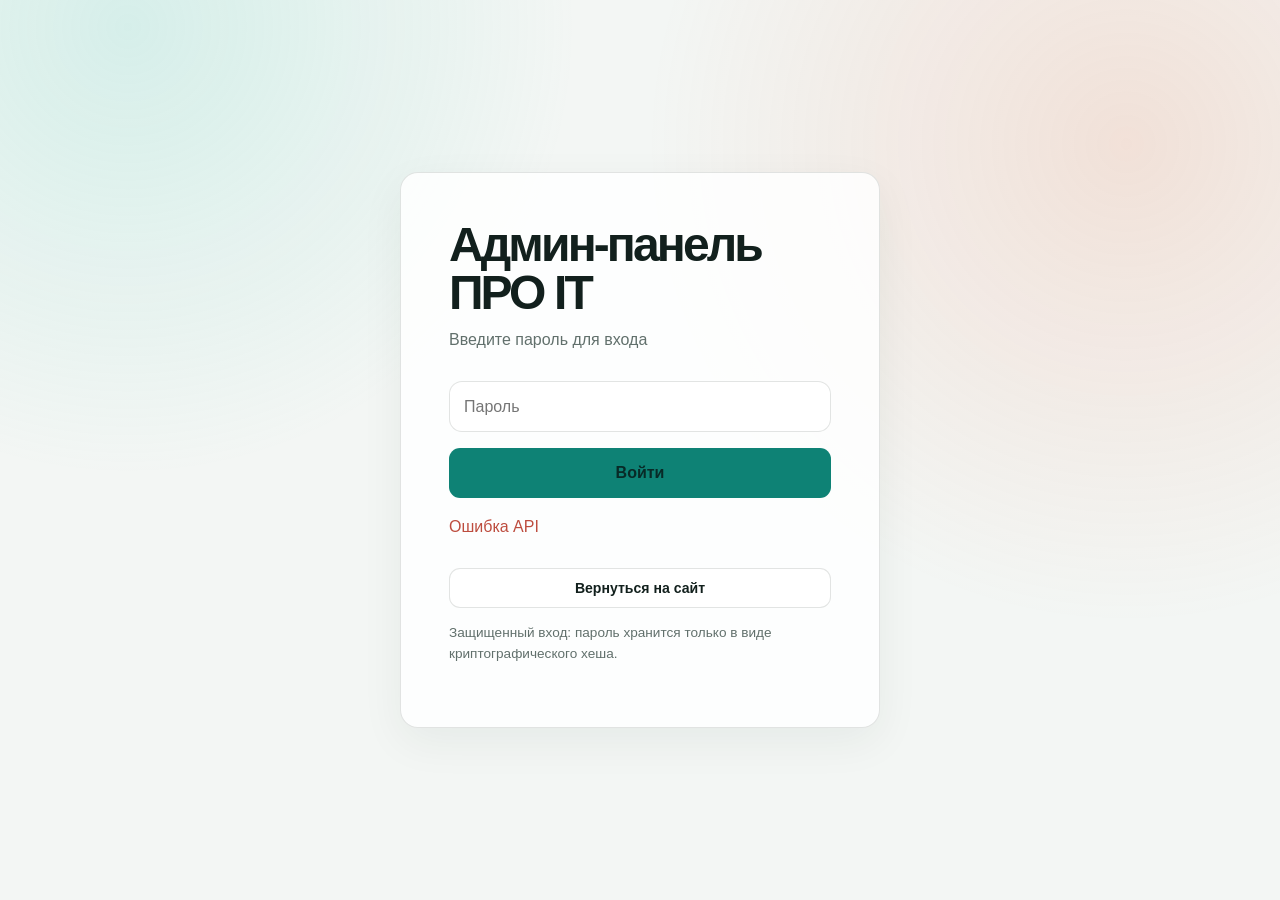
==== commit 0013ce36: "Improve course metadata animation and admin labels" ====
--- a/admin.html
+++ b/admin.html
@@ -39,20 +39,20 @@
 
     <div class="admin-layout">
       <aside class="admin-sidebar">
-        <button type="button" class="admin-tab-btn active" data-tab="applications">Заявки</button>
-        <button type="button" class="admin-tab-btn" data-tab="content">Контент</button>
-        <button type="button" class="admin-tab-btn" data-tab="achievements">Достижения</button>
-        <button type="button" class="admin-tab-btn" data-tab="courses">Курсы</button>
-        <button type="button" class="admin-tab-btn" data-tab="teachers">Преподаватели</button>
-        <button type="button" class="admin-tab-btn" data-tab="gallery">Галерея</button>
-        <button type="button" class="admin-tab-btn" data-tab="reviews">Отзывы</button>
-        <button type="button" class="admin-tab-btn" data-tab="settings">Настройки</button>
+        <button type="button" class="admin-tab-btn active" data-tab="applications">Заявки на обучение</button>
+        <button type="button" class="admin-tab-btn" data-tab="content">Основная информация</button>
+        <button type="button" class="admin-tab-btn" data-tab="achievements">Достижения школы</button>
+        <button type="button" class="admin-tab-btn" data-tab="courses">Направления и курсы</button>
+        <button type="button" class="admin-tab-btn" data-tab="teachers">Команда преподавателей</button>
+        <button type="button" class="admin-tab-btn" data-tab="gallery">Фотогалерея</button>
+        <button type="button" class="admin-tab-btn" data-tab="reviews">Отзывы учеников</button>
+        <button type="button" class="admin-tab-btn" data-tab="settings">Безопасность и настройки</button>
       </aside>
 
       <main class="admin-main">
         <section class="admin-tab-panel active" id="tab-applications">
           <div class="admin-panel-head">
-            <h2>Таблица с записями</h2>
+            <h2>Заявки на обучение</h2>
             <div class="admin-inline-actions">
                <button class="btn btn-ghost btn-sm" id="exportApplicationsBtn" type="button">Экспорт CSV</button>
               <button class="btn btn-danger btn-sm" id="clearApplicationsBtn" type="button">Очистить все</button>
@@ -78,21 +78,21 @@
         </section>
 
         <section class="admin-tab-panel" id="tab-content">
-          <h2>Изменение основного контента</h2>
+          <h2>Основная информация о школе</h2>
           <form class="admin-form" id="contentForm">
             <div class="admin-form-grid">
               <label>Название школы <input name="schoolName" type="text" required></label>
-              <label>Подзаголовок в hero <input name="heroSubtitle" type="text"></label>
-              <label>Заголовок hero <input name="heroTitle" type="text" required></label>
-              <label>Слоган/статус <input name="tagline" type="text"></label>
-              <label>Текст кнопки 1 <input name="primaryCta" type="text"></label>
-              <label>Текст кнопки 2 <input name="secondaryCta" type="text"></label>
+              <label>Подзаголовок первого экрана <input name="heroSubtitle" type="text"></label>
+              <label>Заголовок первого экрана <input name="heroTitle" type="text" required></label>
+              <label>Короткий слоган <input name="tagline" type="text"></label>
+              <label>Текст основной кнопки <input name="primaryCta" type="text"></label>
+              <label>Текст вторичной кнопки <input name="secondaryCta" type="text"></label>
               <label>Адрес <input name="address" type="text"></label>
               <label>Телефон <input name="phone" type="text"></label>
               <label>E-mail <input name="email" type="email"></label>
               <label>VK <input name="vk" type="url"></label>
               <label>Telegram <input name="telegram" type="url"></label>
-              <label>Карта (iframe src) <input name="mapEmbed" type="url"></label>
+              <label>Ссылка на карту <input name="mapEmbed" type="url"></label>
             </div>
             <label>Краткое описание школы <textarea name="aboutLead" rows="3"></textarea></label>
             <label>Подробное описание школы <textarea name="aboutDescription" rows="5"></textarea></label>
@@ -103,7 +103,7 @@
 
         <section class="admin-tab-panel" id="tab-achievements">
           <div class="admin-panel-head">
-            <h2>Редактирование достижений</h2>
+            <h2>Достижения школы</h2>
             <button class="btn btn-ghost btn-sm" id="addAchievementBtn" type="button">Добавить достижение</button>
           </div>
           <div id="achievementsEditor" class="collection-editor"></div>
@@ -112,7 +112,7 @@
 
         <section class="admin-tab-panel" id="tab-courses">
           <div class="admin-panel-head">
-            <h2>Курсы: изменение и добавление</h2>
+            <h2>Направления и курсы</h2>
             <button class="btn btn-ghost btn-sm" id="addCourseBtn" type="button">Добавить курс</button>
           </div>
           <div id="coursesEditor" class="collection-editor"></div>
@@ -121,7 +121,7 @@
 
         <section class="admin-tab-panel" id="tab-teachers">
           <div class="admin-panel-head">
-            <h2>Преподаватели</h2>
+            <h2>Команда преподавателей</h2>
             <button class="btn btn-ghost btn-sm" id="addTeacherBtn" type="button">Добавить преподавателя</button>
           </div>
           <div id="teachersEditor" class="collection-editor"></div>
@@ -130,7 +130,7 @@
 
         <section class="admin-tab-panel" id="tab-gallery">
           <div class="admin-panel-head">
-            <h2>Галерея школы</h2>
+            <h2>Фотогалерея школы</h2>
             <button class="btn btn-ghost btn-sm" id="addGalleryBtn" type="button">Добавить фото</button>
           </div>
           <div id="galleryEditor" class="collection-editor"></div>
@@ -139,7 +139,7 @@
 
         <section class="admin-tab-panel" id="tab-reviews">
           <div class="admin-panel-head">
-            <h2>Отзывы</h2>
+            <h2>Отзывы учеников и родителей</h2>
             <button class="btn btn-ghost btn-sm" id="addReviewBtn" type="button">Добавить отзыв</button>
           </div>
           <div id="reviewsEditor" class="collection-editor"></div>
@@ -147,7 +147,7 @@
         </section>
 
         <section class="admin-tab-panel" id="tab-settings">
-          <h2>Настройки админ-панели</h2>
+          <h2>Безопасность и настройки</h2>
           <form class="admin-form" id="passwordForm">
             <div class="admin-form-grid">
               <label>Текущий пароль <input type="password" name="currentPassword" autocomplete="current-password" required></label>
--- a/styles.css
+++ b/styles.css
@@ -11,8 +11,8 @@
   --brand-strong: #075d55;
   --accent: #ec754b;
   --accent-soft: #ffe1d4;
-  --shadow: 0 24px 70px rgba(17, 46, 39, 0.12);
-  --radius: 24px;
+  --shadow: 0 22px 58px rgba(17, 46, 39, 0.1);
+  --radius: 18px;
   --container: 1180px;
   --font-display: "Trebuchet MS", "Segoe UI", sans-serif;
   --font-body: "Segoe UI", Tahoma, sans-serif;
@@ -81,10 +81,12 @@
   margin-inline: auto;
 }
 
-.section { padding: 104px 0; }
-.section-alt { background: color-mix(in srgb, var(--surface-muted) 48%, transparent); }
-.section-head { max-width: 760px; margin-bottom: 42px; }
-.section-head h2 { margin: 8px 0 0; font: 700 clamp(2rem, 4vw, 3.5rem)/1.05 var(--font-display); letter-spacing: -0.05em; }
+.section { padding: 116px 0; }
+.section-alt { position: relative; background: color-mix(in srgb, var(--surface-muted) 48%, transparent); }
+.section-alt::before { position: absolute; top: 0; left: max(24px, calc((100vw - var(--container)) / 2)); width: 42px; height: 3px; background: var(--accent); content: ""; }
+.section-head { display: grid; max-width: 100%; grid-template-columns: minmax(130px, .22fr) minmax(0, 1fr); align-items: start; gap: 24px; margin-bottom: 48px; }
+.section-head .eyebrow { border-top: 1px solid var(--brand); padding-top: 10px; }
+.section-head h2 { max-width: 720px; margin: 0; font: 700 clamp(2.1rem, 4.5vw, 4rem)/.98 var(--font-display); letter-spacing: -0.06em; }
 .eyebrow { margin: 0; color: var(--brand); font: 700 0.76rem/1.2 var(--font-mono); letter-spacing: 0.13em; text-transform: uppercase; }
 
 .btn {
@@ -94,7 +96,7 @@
   justify-content: center;
   gap: 10px;
   border: 1px solid transparent;
-  border-radius: 999px;
+  border-radius: 11px;
   padding: 11px 19px;
   font-weight: 700;
   text-decoration: none;
@@ -114,18 +116,33 @@
   top: 0;
   z-index: 20;
   border-bottom: 1px solid var(--line);
-  background: color-mix(in srgb, var(--bg) 80%, transparent);
-  backdrop-filter: blur(18px);
-}
-.topbar-inner { display: flex; min-height: 76px; align-items: center; gap: 24px; }
-.brand { display: inline-flex; align-items: center; flex: 0 0 auto; text-decoration: none; }
-.brand-logo-slot { display: grid; width: 130px; height: 43px; place-items: center; overflow: hidden; }
-.brand-logo-image { display: block; width: 100%; height: 100%; object-fit: contain; }
-.nav-links { display: flex; flex: 1; justify-content: center; gap: clamp(14px, 2.2vw, 30px); }
-.nav-links a { color: var(--muted); font-size: 0.94rem; text-decoration: none; transition: color 160ms ease; }
+  background: color-mix(in srgb, var(--bg) 91%, transparent);
+  backdrop-filter: blur(20px);
+}
+.topbar-inner {
+  position: relative;
+  display: grid;
+  min-height: 108px;
+  grid-template-columns: auto minmax(0, 1fr) auto;
+  align-items: center;
+  gap: 24px;
+}
+.brand { display: inline-flex; min-width: 0; align-items: center; justify-self: start; gap: 14px; text-decoration: none; }
+.brand-logo-slot { display: grid; width: 148px; height: 80px; flex: 0 0 148px; place-items: center; overflow: hidden; }
+.brand-logo-image { display: block; width: 148px; height: 80px; object-fit: contain; object-position: center; }
+.brand-copy { display: grid; gap: 1px; min-width: 0; border-left: 1px solid var(--line); padding-left: 14px; }
+.brand-copy strong { color: var(--text); font: 700 .88rem/1 var(--font-display); letter-spacing: .08em; }
+.brand-copy small { color: var(--muted); font-size: .68rem; letter-spacing: .06em; text-transform: uppercase; }
+.nav-links { display: flex; min-width: 0; justify-content: center; gap: clamp(12px, 1.8vw, 26px); }
+.nav-links a { position: relative; padding: 43px 0; color: var(--muted); font-size: 0.88rem; text-decoration: none; white-space: nowrap; transition: color 160ms ease; }
+.nav-links a::after { position: absolute; right: 0; bottom: 31px; left: 0; height: 2px; background: var(--brand); content: ""; transform: scaleX(0); transform-origin: right; transition: transform 160ms ease; }
 .nav-links a:hover { color: var(--brand-strong); }
-.topbar-actions { display: flex; align-items: center; gap: 12px; }
-.nav-toggle { display: none; border: 0; background: transparent; color: var(--text); font-size: 1.55rem; }
+.nav-links a:hover::after { transform: scaleX(1); transform-origin: left; }
+.topbar-actions { display: flex; align-items: center; justify-self: end; gap: 12px; }
+.nav-toggle { display: none; width: 42px; height: 42px; place-items: center; gap: 6px; border: 1px solid var(--line); border-radius: 11px; background: var(--surface); color: var(--text); }
+.nav-toggle span { display: block; width: 18px; height: 2px; background: currentColor; transition: transform 160ms ease; }
+.nav-toggle[aria-expanded="true"] span:first-child { transform: translateY(4px) rotate(45deg); }
+.nav-toggle[aria-expanded="true"] span:last-child { transform: translateY(-4px) rotate(-45deg); }
 
 .theme-toggle {
   position: relative;
@@ -135,7 +152,7 @@
   align-items: center;
   justify-content: space-around;
   border: 1px solid var(--line);
-  border-radius: 999px;
+  border-radius: 10px;
   background: var(--surface-muted);
   color: var(--muted);
 }
@@ -143,7 +160,8 @@
 .theme-thumb { position: absolute; top: 3px; left: 3px; width: 26px; height: 26px; border-radius: 50%; background: var(--surface-strong); box-shadow: 0 4px 12px rgba(0,0,0,.16); transition: transform 180ms ease; }
 :root[data-theme="dark"] .theme-thumb { transform: translateX(28px); }
 
-.hero { padding: 92px 0 110px; }
+.hero { position: relative; isolation: isolate; padding: 136px 0 148px; }
+.hero::after { position: absolute; right: clamp(24px, 5vw, 90px); bottom: 42px; z-index: -1; color: color-mix(in srgb, var(--brand) 12%, transparent); content: "01 / START"; font: 700 clamp(3rem, 9vw, 9rem)/1 var(--font-display); letter-spacing: -.09em; }
 .hero-layout { display: grid; grid-template-columns: minmax(0, 1fr) minmax(360px, 0.8fr); align-items: center; gap: clamp(40px, 7vw, 100px); }
 .hero-content { max-width: 690px; }
 .hero-content h1 { max-width: 650px; margin: 18px 0 22px; font: 700 clamp(3.1rem, 8vw, 7.3rem)/0.92 var(--font-display); letter-spacing: -0.075em; }
@@ -151,7 +169,7 @@
 .hero-actions { display: flex; flex-wrap: wrap; gap: 12px; margin-top: 32px; }
 .hero-meta { display: flex; flex-wrap: wrap; gap: 9px; margin: 30px 0 0; padding: 0; list-style: none; }
 .hero-meta li { border: 1px solid var(--line); border-radius: 999px; padding: 7px 12px; color: var(--muted); background: var(--surface); font-size: 0.84rem; }
-.terminal { overflow: hidden; border: 1px solid var(--line); border-radius: var(--radius); background: #12201d; box-shadow: var(--shadow); transform: rotate(2deg); }
+.terminal { overflow: hidden; border: 1px solid var(--line); border-radius: 16px; background: #12201d; box-shadow: var(--shadow); transform: rotate(1deg); }
 .terminal-head { display: flex; align-items: center; gap: 8px; border-bottom: 1px solid rgba(255,255,255,.1); padding: 15px 18px; color: #9ab6ae; font: 0.76rem var(--font-mono); }
 .terminal-led { width: 9px; height: 9px; border-radius: 50%; }
 .led-red { background: #ff7762; }.led-yellow { background: #f7c85f; }.led-green { background: #60cf9b; }
@@ -169,28 +187,34 @@
 
 .achievements-grid, .courses-grid, .teachers-grid { display: grid; grid-template-columns: repeat(3, minmax(0, 1fr)); gap: 18px; }
 .achievement-card, .course-card, .teacher-card, .review-card { position: relative; min-width: 0; border: 1px solid var(--line); border-radius: var(--radius); background: var(--surface); }
-.achievement-card { min-height: 220px; padding: 25px; }
+.achievement-card { min-height: 220px; padding: 25px; border-top: 3px solid var(--brand); border-radius: 4px var(--radius) var(--radius) var(--radius); }
 .achievement-value { margin: 0; color: var(--brand); font: 700 clamp(2rem, 4vw, 3.5rem)/1 var(--font-display); letter-spacing: -0.06em; }
 .achievement-title { margin: 20px 0 4px; font-weight: 700; }.achievement-desc { margin: 0; color: var(--muted); font-size: .92rem; }
 .courses-grid { grid-template-columns: repeat(3, minmax(0, 1fr)); }
-.course-card { display: flex; min-height: 280px; flex-direction: column; padding: 26px; transition: transform 180ms ease, border-color 180ms ease; }
-.course-card:hover { border-color: color-mix(in srgb, var(--brand) 60%, var(--line)); transform: translateY(-5px); }
+.course-card { display: flex; min-height: 280px; flex-direction: column; padding: 30px 26px 26px; border-radius: 4px var(--radius) var(--radius) var(--radius); transition: transform 220ms ease, border-color 220ms ease, background-color 220ms ease, box-shadow 220ms ease; }
+.course-card::before { position: absolute; top: 0; left: 0; width: 46px; height: 4px; background: var(--accent); content: ""; transition: width 220ms ease, background-color 220ms ease; }
+.course-card:hover, .course-card:focus-within { border-color: color-mix(in srgb, var(--brand) 70%, var(--line)); background: color-mix(in srgb, var(--surface-strong) 76%, var(--brand) 24%); box-shadow: 0 24px 52px rgba(17, 46, 39, 0.18); transform: translateY(-8px) rotate(-.35deg); }
+.course-card:hover::before, .course-card:focus-within::before { width: 100%; background: var(--brand); }
+.course-card:hover .course-index, .course-card:focus-within .course-index { color: var(--brand-strong); }
+.course-card:hover .btn-ghost, .course-card:focus-within .btn-ghost { border-color: var(--brand); background: var(--brand); color: #082a27; }
 .course-index { color: var(--accent); font: .78rem var(--font-mono); }.course-card h3 { margin: 32px 0 10px; font: 700 1.45rem/1 var(--font-display); }.course-short { margin: 0; color: var(--muted); }
-.chip-line { display: flex; flex-wrap: wrap; gap: 7px; margin: 22px 0; }.chip { border-radius: 999px; padding: 5px 9px; background: var(--surface-muted); color: var(--muted); font-size: .78rem; }
-.course-card .btn { width: 100%; margin-top: auto; }
+.course-details { position: absolute; right: 26px; bottom: 78px; left: 26px; display: flex; flex-wrap: wrap; gap: 7px; max-height: 60px; margin: 0; overflow: hidden; opacity: 0; visibility: hidden; transform: translateY(14px); pointer-events: none; transition: opacity 300ms ease, visibility 300ms ease, transform 300ms ease; }
+.course-card:hover .course-details, .course-card:focus-within .course-details { opacity: 1; visibility: visible; transform: translateY(0); pointer-events: auto; }
+.chip { border: 1px solid var(--line); border-radius: 6px; padding: 5px 9px; background: var(--surface-muted); color: var(--muted); font-size: .78rem; }
+.course-card .btn { position: relative; z-index: 1; width: 100%; margin-top: auto; }
 .teacher-card { overflow: hidden; }.teacher-photo, .teacher-photo-slot { display: block; width: 100%; height: 250px; object-fit: cover; }.teacher-fallback { display: grid; place-items: center; background: linear-gradient(135deg, var(--accent-soft), var(--surface-muted)); color: var(--brand-strong); font: 700 3rem var(--font-display); }.teacher-content { padding: 22px; }.teacher-content h3 { margin: 0 0 4px; font: 700 1.2rem/1.1 var(--font-display); }.teacher-role { margin: 0; color: var(--brand); font-size: .88rem; }.teacher-bio { margin-bottom: 0; color: var(--muted); font-size: .92rem; }
 
 .carousel-shell { position: relative; }.gallery-grid, .reviews-grid { display: grid; grid-auto-columns: minmax(260px, 31%); grid-auto-flow: column; gap: 16px; overflow-x: auto; scroll-snap-type: x mandatory; scrollbar-width: thin; padding: 4px 3px 18px; }.gallery-grid::-webkit-scrollbar, .reviews-grid::-webkit-scrollbar { height: 8px; }.gallery-grid::-webkit-scrollbar-thumb, .reviews-grid::-webkit-scrollbar-thumb { border-radius: 8px; background: var(--line); }
-.gallery-card, .review-card { min-width: 0; scroll-snap-align: start; text-decoration: none; }.gallery-card { position: relative; min-height: 290px; overflow: hidden; }.gallery-card img, .gallery-image-slot { display: block; width: 100%; height: 290px; object-fit: cover; }.gallery-image-slot { display: grid; place-items: center; background: var(--surface-muted); color: var(--muted); }.gallery-overlay { position: absolute; inset: auto 0 0; padding: 42px 20px 18px; color: #fff; background: linear-gradient(transparent, rgba(5, 14, 13, .9)); }.gallery-title, .gallery-caption { margin: 0; }.gallery-title { font-weight: 700; }.gallery-caption { color: rgba(255,255,255,.7); font-size: .88rem; }.carousel-arrow { position: absolute; top: 50%; z-index: 2; display: grid; width: 42px; height: 42px; place-items: center; border: 1px solid var(--line); border-radius: 50%; background: var(--surface-strong); color: var(--text); font-size: 1.8rem; transform: translateY(-50%); }.carousel-arrow:hover { color: var(--brand); }.carousel-arrow-left { left: -20px; }.carousel-arrow-right { right: -20px; }
+.gallery-card, .review-card { min-width: 0; scroll-snap-align: start; text-decoration: none; }.gallery-card { position: relative; min-height: 290px; overflow: hidden; }.gallery-card img, .gallery-image-slot { display: block; width: 100%; height: 290px; object-fit: cover; }.gallery-image-slot { display: grid; place-items: center; background: var(--surface-muted); color: var(--muted); }.gallery-overlay { position: absolute; inset: auto 0 0; padding: 42px 20px 18px; color: #fff; background: linear-gradient(transparent, rgba(5, 14, 13, .9)); }.gallery-title, .gallery-caption { margin: 0; }.gallery-title { font-weight: 700; }.gallery-caption { color: rgba(255,255,255,.7); font-size: .88rem; }.carousel-arrow { position: absolute; top: 50%; z-index: 2; display: grid; width: 42px; height: 42px; place-items: center; padding: 0; border: 1px solid var(--line); border-radius: 50%; background: var(--surface-strong); color: var(--text); font: 400 1.8rem/1 Arial, sans-serif; text-align: center; transform: translateY(-50%); transition: color 160ms ease, transform 160ms ease; }.carousel-arrow:hover, .carousel-arrow:focus-visible { color: var(--brand); transform: translateY(-50%) scale(1.06); }.carousel-arrow-left { left: -20px; }.carousel-arrow-right { right: -20px; }
 .review-card { min-height: 220px; padding: 25px; }.review-text { margin: 0 0 30px; font-size: 1.1rem; }.review-author { margin: 0; font-weight: 700; }.review-role { margin: 2px 0 0; color: var(--muted); font-size: .86rem; }
 
 .form-card { max-width: 900px; padding: clamp(22px, 4vw, 40px); }.form-grid { display: grid; grid-template-columns: repeat(2, minmax(0, 1fr)); gap: 16px; }.form-card label, .modal-form label, .admin-form label, .collection-row label { display: grid; gap: 7px; color: var(--muted); font-size: .9rem; font-weight: 600; }.form-card > label, .modal-form > label { margin-top: 16px; }
 input, select, textarea { width: 100%; border: 1px solid var(--line); border-radius: 13px; padding: 12px 14px; background: var(--surface-strong); color: var(--text); outline: none; }.form-card textarea, .modal-form textarea { resize: vertical; }.consent-check { display: flex !important; grid-template-columns: auto 1fr; align-items: flex-start; gap: 10px !important; margin: 20px 0 !important; font-weight: 400 !important; }.consent-check input { width: 18px; height: 18px; margin-top: 3px; accent-color: var(--brand); }.consent-check a { color: var(--brand-strong); }.form-card .btn, .modal-form .btn { width: 100%; }.form-note { color: var(--muted); font-size: .86rem; }.honeypot { position: absolute !important; left: -10000px !important; width: 1px !important; height: 1px !important; overflow: hidden !important; }
 
 .location-grid { align-items: stretch; }.map-box, .contacts-card { min-height: 390px; overflow: hidden; border: 1px solid var(--line); border-radius: var(--radius); background: var(--surface); }.map-box iframe { display: block; width: 100%; height: 100%; min-height: 390px; border: 0; }.contacts-card { padding: clamp(24px, 4vw, 40px); }.contacts-card h3 { margin-top: 0; font: 700 1.6rem/1.1 var(--font-display); }.contacts-list { display: grid; gap: 17px; margin: 30px 0 0; padding: 0; list-style: none; }.contacts-list li { display: grid; grid-template-columns: 90px minmax(0, 1fr); gap: 12px; color: var(--muted); }.contacts-list span { color: var(--text); font-weight: 700; }.contacts-list a { overflow-wrap: anywhere; color: var(--brand-strong); }
-.footer { border-top: 1px solid var(--line); padding: 30px 0 42px; }.footer-inner { display: flex; align-items: center; justify-content: space-between; gap: 22px; }.footer-logos { display: flex; flex-wrap: wrap; align-items: center; gap: 14px; }.footer-logo-slot { display: grid; width: 88px; height: 38px; place-items: center; }.footer-logo { display: block; width: 100%; height: 100%; object-fit: contain; }.footer-logo-primary { width: 122px; }
-
-.modal { position: fixed; inset: 0; z-index: 40; display: grid; place-items: center; padding: 22px; }.modal[hidden] { display: none; }.modal-backdrop { position: absolute; inset: 0; background: rgba(8, 19, 17, .7); backdrop-filter: blur(8px); }.modal-dialog { position: relative; width: min(100%, 1000px); max-height: min(90vh, 800px); overflow: auto; border: 1px solid var(--line); border-radius: 26px; background: var(--surface-strong); box-shadow: var(--shadow); }.modal-close { position: absolute; top: 14px; right: 16px; z-index: 1; width: 38px; height: 38px; border: 1px solid var(--line); border-radius: 50%; background: var(--surface); color: var(--text); font-size: 1.5rem; }.modal-body { padding: clamp(22px, 4vw, 42px); }.modal-course-head h3 { max-width: 780px; margin: 10px 0 28px; font: 700 clamp(2rem, 5vw, 4rem)/.95 var(--font-display); letter-spacing: -.06em; }.modal-layout { display: grid; grid-template-columns: minmax(0, 1fr) minmax(280px, .72fr); gap: 32px; }.modal-layout article > p { color: var(--muted); }.modal-teacher-card { display: flex; align-items: center; gap: 14px; margin: 26px 0; }.modal-teacher-card img { width: 74px; height: 74px; border-radius: 16px; object-fit: cover; }.teacher-label { margin: 0; color: var(--brand); font-size: .75rem; text-transform: uppercase; }.modal-teacher-card h4, .modal-teacher-card p { margin: 2px 0; }.modal-course-facts { display: grid; gap: 9px; border-top: 1px solid var(--line); padding-top: 18px; }.modal-course-facts p { display: flex; justify-content: space-between; gap: 18px; margin: 0; }.modal-course-facts span { color: var(--muted); }.modal-form { border: 1px solid var(--line); border-radius: 20px; padding: 20px; background: var(--surface); }.body-lock { overflow: hidden; }.toast { position: fixed; right: 24px; bottom: 24px; z-index: 60; max-width: min(380px, calc(100% - 48px)); padding: 13px 17px; border: 1px solid var(--line); border-radius: 14px; background: var(--surface-strong); box-shadow: var(--shadow); opacity: 0; pointer-events: none; transform: translateY(14px); transition: opacity 180ms ease, transform 180ms ease; }.toast.show { opacity: 1; transform: translateY(0); }.empty-block { grid-column: 1 / -1; padding: 28px; border: 1px dashed var(--line); border-radius: 18px; color: var(--muted); text-align: center; }.reveal { opacity: 0; transform: translateY(16px); transition: opacity 550ms ease, transform 550ms ease; }.reveal.reveal-visible { opacity: 1; transform: translateY(0); }
+.footer { border-top: 1px solid var(--line); padding: 44px 0 50px; background: color-mix(in srgb, var(--surface-muted) 34%, transparent); }.footer-inner { display: grid; grid-template-columns: minmax(460px, 1.3fr) minmax(220px, .7fr) minmax(220px, .8fr); align-items: center; gap: 28px; }.footer-logos { display: flex; min-width: 0; max-width: none; flex-wrap: nowrap; align-items: center; gap: 14px; }.footer-logo-slot { display: grid; width: 94px; height: 58px; flex: 0 0 94px; place-items: center; overflow: hidden; }.footer-logo-slot-primary { width: 138px; flex-basis: 138px; }.footer-logo { display: block; width: 100%; height: 58px; object-fit: contain; }.footer-identity { border-left: 2px solid var(--brand); padding-left: 18px; }.footer-identity p { margin: 0; color: var(--muted); font-size: .86rem; }.footer-identity p:last-child { max-width: 240px; margin-top: 6px; color: var(--text); font-size: .95rem; line-height: 1.35; }.footer-kicker { color: var(--brand) !important; font: 700 .68rem/1.2 var(--font-mono) !important; letter-spacing: .12em; }.footer-legal { justify-self: end; max-width: 245px; text-align: right; }.footer-legal .form-note { margin: 0; }.footer-legal a { color: var(--muted); text-decoration-color: var(--brand); text-underline-offset: 4px; }.footer-note { margin: 12px 0 0; color: var(--muted); font: .72rem var(--font-mono); }
+
+.modal { position: fixed; inset: 0; z-index: 40; display: grid; place-items: center; padding: 22px; }.modal[hidden] { display: none; }.modal-backdrop { position: absolute; inset: 0; background: rgba(8, 19, 17, .7); backdrop-filter: blur(8px); }.modal-dialog { position: relative; width: min(100%, 1000px); max-height: min(90vh, 800px); overflow: auto; border: 1px solid var(--line); border-radius: 26px; background: var(--surface-strong); box-shadow: var(--shadow); }.modal-close { position: absolute; top: 14px; right: 16px; z-index: 1; display: grid; width: 38px; height: 38px; place-items: center; padding: 0 0 2px; border: 1px solid var(--line); border-radius: 50%; background: var(--surface); color: var(--text); font: 400 1.5rem/1 Arial, sans-serif; text-align: center; }.modal-body { padding: clamp(22px, 4vw, 42px); }.modal-course-head h3 { max-width: 780px; margin: 10px 0 28px; font: 700 clamp(2rem, 5vw, 4rem)/.95 var(--font-display); letter-spacing: -.06em; }.modal-layout { display: grid; grid-template-columns: minmax(0, 1fr) minmax(280px, .72fr); gap: 32px; }.modal-layout article > p { color: var(--muted); }.modal-teacher-card { display: flex; align-items: center; gap: 14px; margin: 26px 0; }.modal-teacher-card img { width: 74px; height: 74px; border-radius: 16px; object-fit: cover; }.teacher-label { margin: 0; color: var(--brand); font-size: .75rem; text-transform: uppercase; }.modal-teacher-card h4, .modal-teacher-card p { margin: 2px 0; }.modal-course-facts { display: grid; gap: 9px; border-top: 1px solid var(--line); padding-top: 18px; }.modal-course-facts p { display: flex; justify-content: space-between; gap: 18px; margin: 0; }.modal-course-facts span { color: var(--muted); }.modal-form { border: 1px solid var(--line); border-radius: 20px; padding: 20px; background: var(--surface); }.body-lock { overflow: hidden; }.toast { position: fixed; right: 24px; bottom: 24px; z-index: 60; max-width: min(380px, calc(100% - 48px)); padding: 13px 17px; border: 1px solid var(--line); border-radius: 14px; background: var(--surface-strong); box-shadow: var(--shadow); opacity: 0; pointer-events: none; transform: translateY(14px); transition: opacity 180ms ease, transform 180ms ease; }.toast.show { opacity: 1; transform: translateY(0); }.empty-block { grid-column: 1 / -1; padding: 28px; border: 1px dashed var(--line); border-radius: 18px; color: var(--muted); text-align: center; }.reveal { opacity: 0; transform: translateY(16px); transition: opacity 550ms ease, transform 550ms ease; }.reveal.reveal-visible { opacity: 1; transform: translateY(0); }
 
 /* Admin */
 .admin-body { min-height: 100vh; }.admin-login-wrap { display: grid; min-height: 100vh; place-items: center; padding: 24px; }.admin-login-card { width: min(100%, 480px); padding: clamp(24px, 5vw, 48px); }.admin-login-card h1 { margin: 0 0 10px; font: 700 clamp(2rem, 5vw, 3rem)/1 var(--font-display); letter-spacing: -.06em; }.admin-login-card > p:first-of-type { margin-top: 0; color: var(--muted); }.admin-login-card input { margin-top: 12px; }.admin-login-card .btn { width: 100%; margin-top: 16px; }.admin-login-card .btn-ghost { margin-top: 12px; }.admin-login-error { min-height: 24px; color: #bd4d3f; }.admin-help { color: var(--muted); font-size: .85rem; }
@@ -201,8 +225,67 @@
   .hero-layout { grid-template-columns: 1fr; }.terminal { width: min(100%, 650px); margin-left: auto; }.achievements-grid, .courses-grid, .teachers-grid { grid-template-columns: repeat(2, minmax(0, 1fr)); }.gallery-grid, .reviews-grid { grid-auto-columns: minmax(280px, 47%); }.admin-layout { grid-template-columns: 1fr; }.admin-sidebar { position: static; display: flex; overflow-x: auto; }.admin-tab-btn { flex: 0 0 auto; white-space: nowrap; }.admin-main { min-width: 0; }
 }
 
+@media (max-width: 1080px) {
+  .topbar-inner { grid-template-columns: minmax(0, 1fr) auto auto; min-height: 86px; gap: 10px; }
+  .brand-logo-slot { width: 120px; height: 60px; flex-basis: 120px; }
+  .brand-logo-image { width: 120px; height: 60px; }
+  .brand { width: max-content; max-width: 100%; }
+  .nav-toggle { display: grid; grid-column: 2; grid-row: 1; }
+  .nav-links { position: absolute; top: calc(100% + 1px); right: 0; left: 0; display: none; grid-template-columns: repeat(2, minmax(0, 1fr)); gap: 0; border-bottom: 1px solid var(--line); padding: 10px 16px 16px; background: var(--surface-strong); box-shadow: var(--shadow); }
+  .nav-links.open { display: grid; }
+  .nav-links a { padding: 12px 8px; border-bottom: 1px solid var(--line); }
+  .nav-links a::after { display: none; }
+  .topbar-actions { grid-column: 3; grid-row: 1; }
+  .topbar-actions .btn-sm { display: none; }
+  .footer-inner { grid-template-columns: minmax(250px, 1fr) minmax(210px, 1fr); }
+  .footer-legal { grid-column: 1 / -1; justify-self: start; text-align: left; }
+}
+
 @media (max-width: 720px) {
-  .container { width: min(calc(100% - 32px), var(--container)); }.section { padding: 72px 0; }.topbar-inner { min-height: 66px; gap: 12px; }.brand-logo-slot { width: 104px; height: 37px; }.nav-toggle { display: block; margin-left: auto; }.nav-links { position: absolute; top: calc(100% + 1px); left: 0; right: 0; display: none; flex-direction: column; gap: 0; border-bottom: 1px solid var(--line); padding: 8px 16px 14px; background: var(--surface-strong); box-shadow: var(--shadow); }.nav-links.open { display: flex; }.nav-links a { padding: 10px 0; }.topbar-actions { gap: 7px; }.topbar-actions .btn-sm { display: none; }.hero { padding: 70px 0 78px; }.hero-content h1 { font-size: clamp(2.9rem, 16vw, 5rem); }.hero-meta li { font-size: .76rem; }.terminal { transform: none; }.terminal-code { min-height: 270px; padding: 19px; font-size: .75rem; }.about-grid, .location-grid, .modal-layout, .form-grid, .admin-form-grid, .collection-row-grid, .collection-row-grid.two { grid-template-columns: 1fr; }.achievements-grid, .courses-grid, .teachers-grid { grid-template-columns: 1fr; }.gallery-grid, .reviews-grid { grid-auto-columns: minmax(250px, 84%); }.carousel-arrow { display: none; }.form-card { padding: 20px; }.map-box, .contacts-card, .map-box iframe { min-height: 310px; }.footer-inner { align-items: flex-start; flex-direction: column; }.modal { padding: 10px; }.modal-dialog { max-height: 94vh; }.modal-body { padding: 22px 17px; }.modal-course-facts p { align-items: flex-start; flex-direction: column; gap: 0; }.admin-app { width: min(calc(100% - 24px), 1440px); padding-top: 18px; }.admin-header { align-items: flex-start; flex-direction: column; }.admin-header-actions { width: 100%; }.admin-header-actions .btn { flex: 1; }.admin-sidebar { margin-inline: -2px; }.admin-panel-head { align-items: flex-start; flex-direction: column; }.admin-inline-actions { width: 100%; }.admin-inline-actions .btn { flex: 1; }.collection-row { padding: 14px; }
+  .container { width: min(calc(100% - 32px), var(--container)); }
+  .section { padding: 72px 0; }
+  .section-head { grid-template-columns: 1fr; gap: 14px; margin-bottom: 34px; }
+  .section-head .eyebrow { width: max-content; }
+  .topbar-inner { grid-template-columns: minmax(0, 1fr) auto auto; min-height: 76px; gap: 8px; }
+  .brand { gap: 0; }
+  .brand-logo-slot { width: 108px; height: 50px; flex-basis: 108px; }
+  .brand-logo-image { width: 108px; height: 50px; }
+  .brand-copy { display: none; }
+  .theme-toggle { width: 54px; }
+  .theme-thumb { width: 23px; height: 23px; }
+  :root[data-theme="dark"] .theme-thumb { transform: translateX(23px); }
+  .nav-links { padding: 8px 16px 14px; }
+  .nav-links a { padding: 10px 6px; font-size: .84rem; }
+  .hero { padding: 70px 0 78px; }
+  .hero-content h1 { font-size: clamp(2.9rem, 16vw, 5rem); }
+  .hero-meta li { font-size: .76rem; }
+  .terminal { transform: none; }
+  .terminal-code { min-height: 270px; padding: 19px; font-size: .75rem; }
+  .about-grid, .location-grid, .modal-layout, .form-grid, .admin-form-grid, .collection-row-grid, .collection-row-grid.two { grid-template-columns: 1fr; }
+  .achievements-grid, .courses-grid, .teachers-grid { grid-template-columns: 1fr; }
+  .gallery-grid, .reviews-grid { grid-auto-columns: minmax(250px, 84%); }
+  .carousel-arrow { display: none; }
+  .form-card { padding: 20px; }
+  .map-box, .contacts-card, .map-box iframe { min-height: 310px; }
+  .footer-inner { grid-template-columns: 1fr; align-items: start; gap: 24px; }
+  .footer-identity { order: -1; }
+  .footer-legal { justify-self: start; text-align: left; }
+  .footer-logos { display: grid; grid-template-columns: 1.35fr repeat(3, 1fr); gap: 8px; }
+  .footer-logo-slot, .footer-logo-slot-primary { width: 100%; height: 58px; flex-basis: auto; }
+  .footer-logo { height: 58px; }
+  .modal { padding: 10px; }
+  .modal-dialog { max-height: 94vh; }
+  .modal-body { padding: 22px 17px; }
+  .modal-course-facts p { align-items: flex-start; flex-direction: column; gap: 0; }
+  .admin-app { width: min(calc(100% - 24px), 1440px); padding-top: 18px; }
+  .admin-header { align-items: flex-start; flex-direction: column; }
+  .admin-header-actions { width: 100%; }
+  .admin-header-actions .btn { flex: 1; }
+  .admin-sidebar { margin-inline: -2px; }
+  .admin-panel-head { align-items: flex-start; flex-direction: column; }
+  .admin-inline-actions { width: 100%; }
+  .admin-inline-actions .btn { flex: 1; }
+  .collection-row { padding: 14px; }
 }
 
 @media (prefers-reduced-motion: reduce) {
